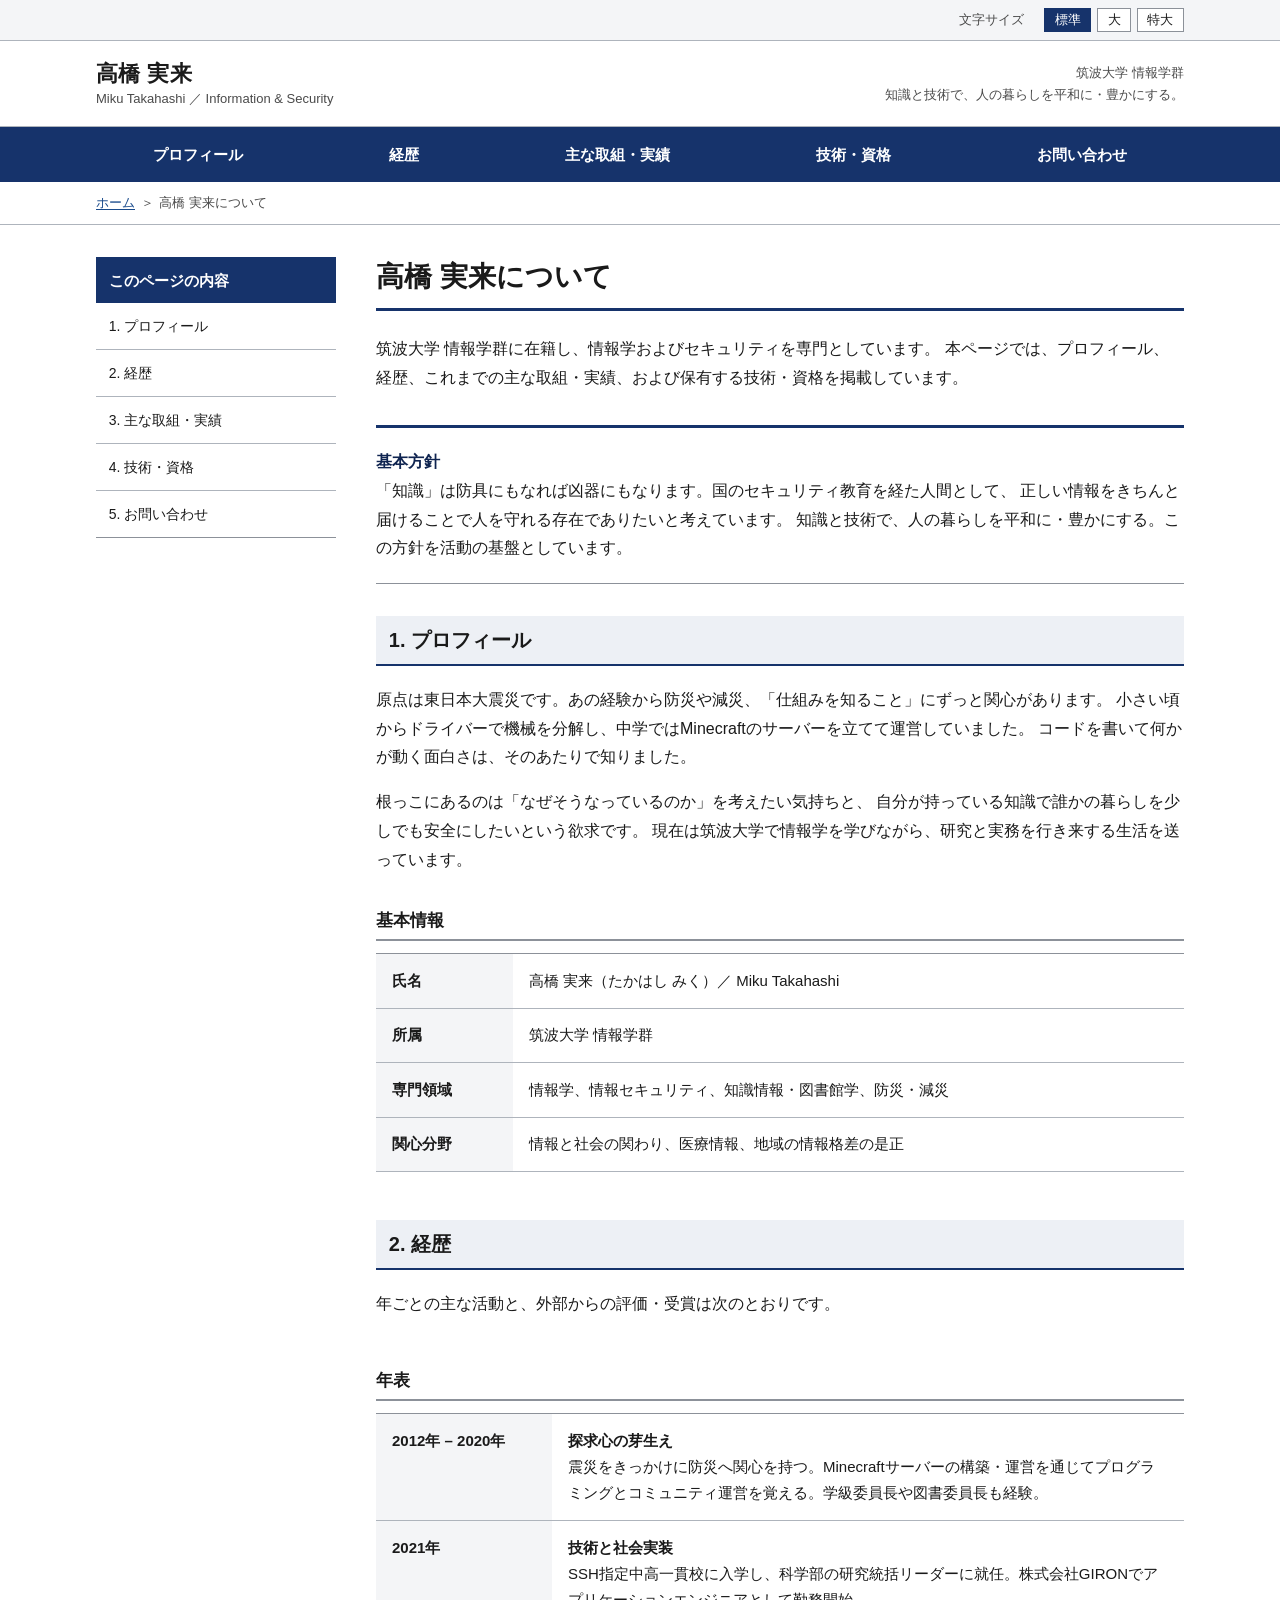
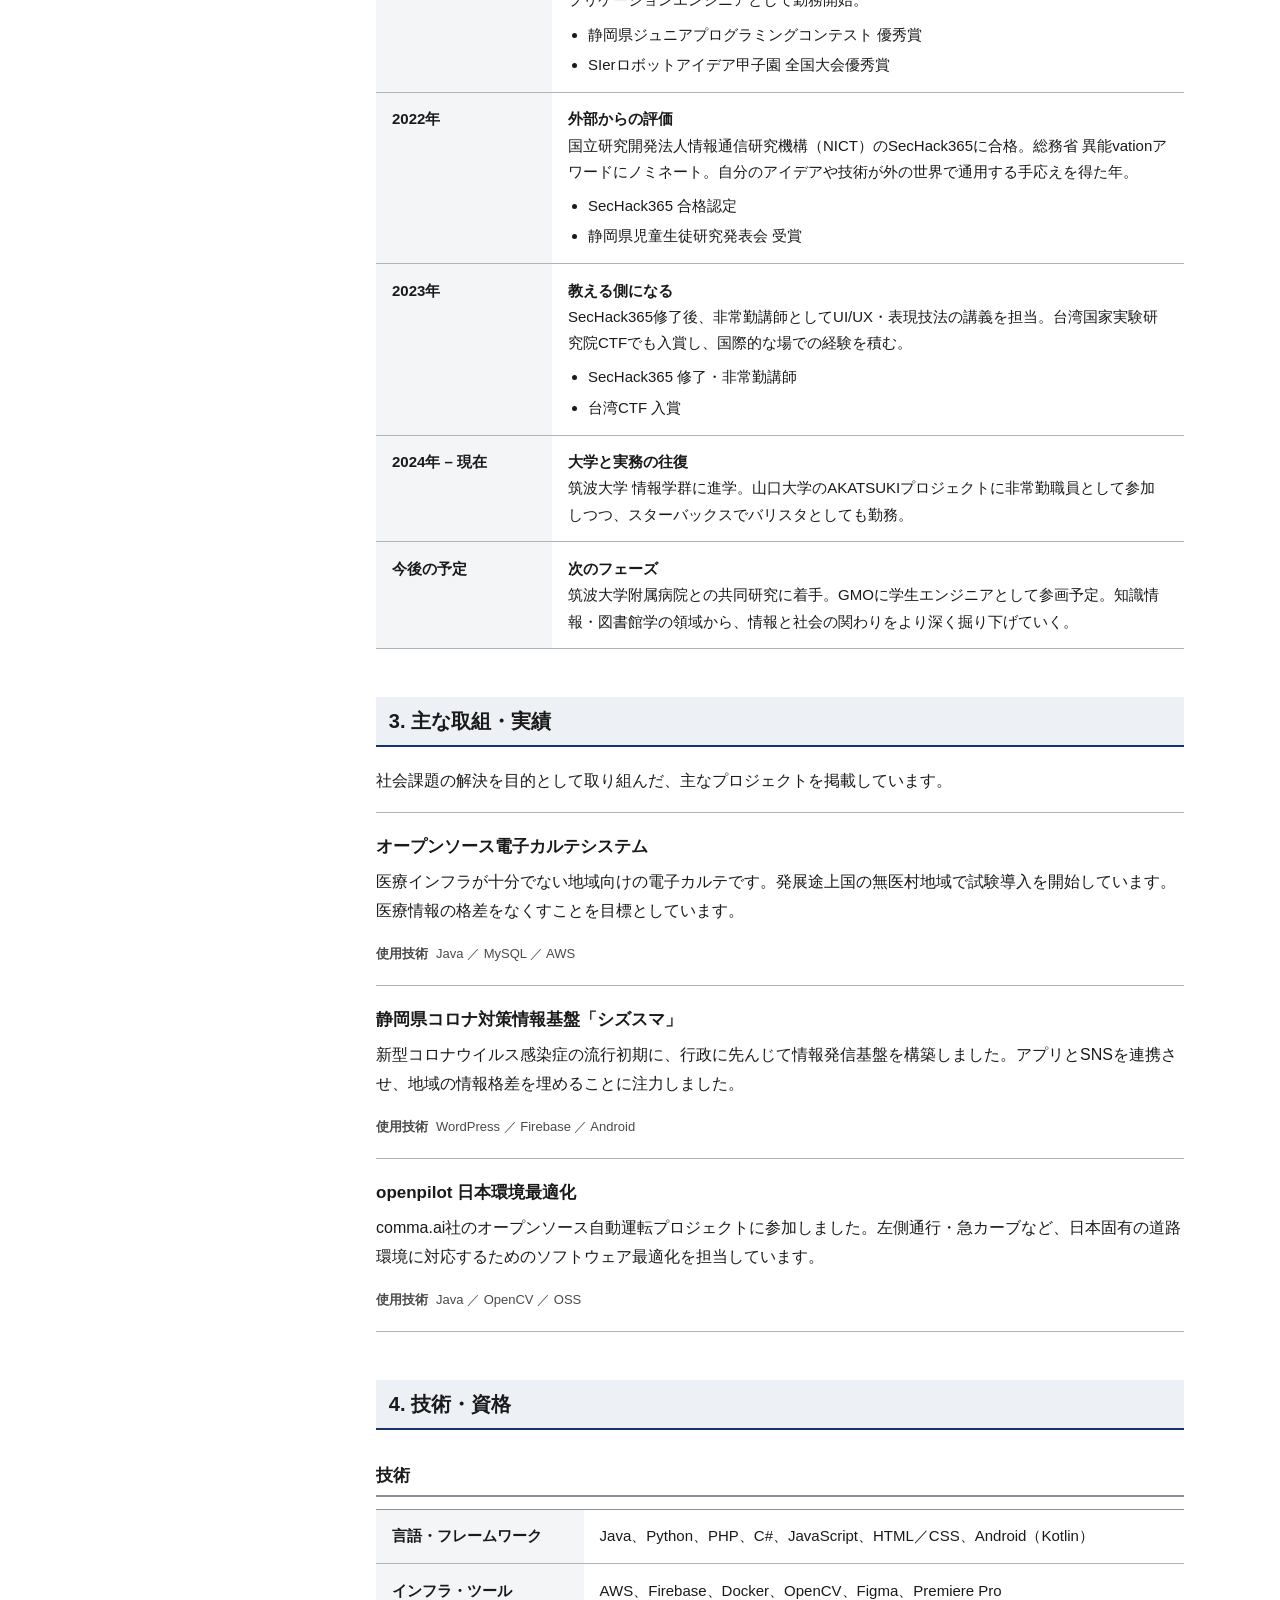
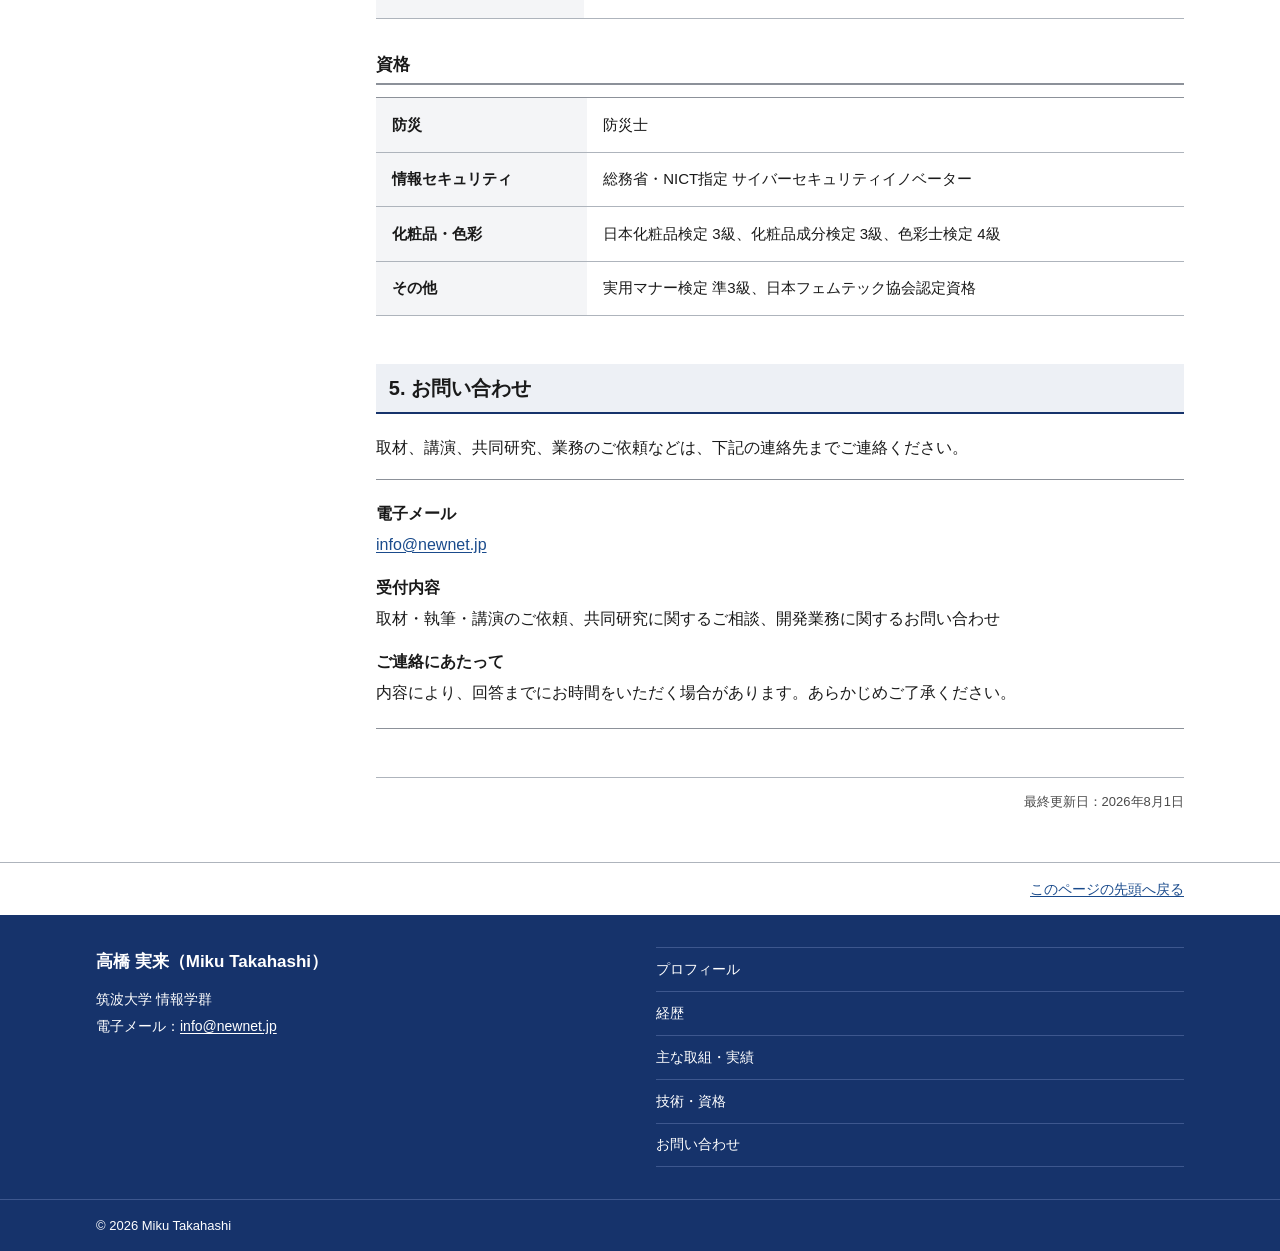
==== index.html @ abbd9a7e "add index" ====
<!DOCTYPE html>
<html lang="ja">
<head>
<meta charset="UTF-8">
<meta name="viewport" content="width=device-width, initial-scale=1.0">
<title>高橋 実来（Miku Takahashi）｜情報学・セキュリティ</title>
<meta name="description" content="筑波大学 情報学群 高橋実来の公式情報ページ。プロフィール、経歴、主な取組・実績、技術および資格を掲載しています。">
<style>
/* ============================================================
   基本設定 / デザイントークン
   方針：装飾・グラデーション・影・角丸・縦罫を使用しない。
         情報の区切りは横罫・面・余白のみで表現する。
   ============================================================ */
:root{
  --navy:        #16336B; /* 基調色（濃紺） */
  --navy-dark:   #0F2450; /* 濃紺（濃） */
  --navy-pale:   #EDF0F5; /* 濃紺の淡色面 */
  --link:        #1A4B8C;
  --link-visited:#5B3A82;
  --text:        #1A1A1A;
  --text-sub:    #4A4A4A;
  --border:      #AEB4BC;
  --border-firm: #8C9199;
  --bg:          #FFFFFF;
  --bg-subtle:   #F4F5F7;
  --focus:       #B34700;
  --base-size:   16px;
}

*,*::before,*::after{ box-sizing:border-box; }
html{
  font-size: var(--base-size);
  -webkit-text-size-adjust:100%;
  scroll-behavior:auto;
  scroll-padding-top:1rem;
}
body{
  margin:0;
  background:var(--bg);
  color:var(--text);
  font-family:"Hiragino Kaku Gothic ProN","Hiragino Sans","Yu Gothic Medium","Yu Gothic","Meiryo","Noto Sans JP",sans-serif;
  font-size:1rem;
  line-height:1.8;
  font-feature-settings:"palt" 0;
}
img{ max-width:100%; height:auto; }
a{ color:var(--link); text-underline-offset:2px; }
a:visited{ color:var(--link-visited); }
a:hover{ text-decoration:none; }
a:focus-visible,
button:focus-visible{
  outline:3px solid var(--focus);
  outline-offset:2px;
}
:target{ scroll-margin-top:1rem; }

/* レイアウト幅 */
.l-inner{
  width:100%;
  max-width:1120px;
  margin-inline:auto;
  padding-inline:1rem;
}

/* ============================================================
   スキップリンク
   ============================================================ */
.p-skip{
  position:absolute; left:0; top:0;
  transform:translateY(-200%);
  background:var(--navy); color:#fff;
  padding:.6rem 1rem; z-index:100;
  text-decoration:underline;
}
.p-skip:focus{ transform:translateY(0); }

/* ============================================================
   ユーティリティバー
   ============================================================ */
.l-utility{
  background:var(--bg-subtle);
  border-bottom:1px solid var(--border);
  font-size:.8125rem;
}
.l-utility .l-inner{
  display:flex; flex-wrap:wrap; gap:.5rem 1.25rem;
  align-items:center; justify-content:flex-end;
  min-height:2.5rem; padding-block:.35rem;
}
.p-utility__label{ color:var(--text-sub); }
.p-utility__group{ display:flex; align-items:center; gap:.35rem; }
.p-utility__btn{
  font:inherit; line-height:1.4;
  background:#fff; color:var(--text);
  border:1px solid var(--border-firm);
  padding:.15rem .6rem; cursor:pointer;
}
.p-utility__btn[aria-pressed="true"]{
  background:var(--navy); color:#fff; border-color:var(--navy);
}

/* ============================================================
   ヘッダー
   ============================================================ */
.l-header{
  background:#fff;
  border-bottom:1px solid var(--border);
}
.l-header .l-inner{
  display:flex; flex-wrap:wrap; align-items:center;
  justify-content:space-between; gap:.75rem;
  padding-block:1.1rem;
}
.p-sitename{ margin:0; }
.p-sitename__text{ display:block; }
.p-sitename__ja{
  display:block; font-size:1.375rem; font-weight:700;
  line-height:1.4; letter-spacing:.02em;
}
.p-sitename__en{
  display:block; font-size:.8125rem; font-weight:400;
  color:var(--text-sub); line-height:1.5;
}
.p-header__meta{
  margin:0;
  font-size:.8125rem; color:var(--text-sub);
  text-align:left; line-height:1.7;
}
@media (min-width:768px){
  .p-header__meta{ text-align:right; }
}

/* ============================================================
   グローバルナビゲーション
   ============================================================ */
.l-gnav{ background:var(--navy); }
.l-gnav ul{
  list-style:none; margin:0; padding:0;
  display:flex; flex-wrap:wrap;
}
.l-gnav li{ flex:1 1 auto; }
.l-gnav a{
  display:block; padding:.85rem .9rem;
  color:#fff; text-decoration:none;
  font-size:.9375rem; font-weight:700;
  text-align:center;
}
.l-gnav a:hover{ background:var(--navy-dark); text-decoration:underline; }

/* ============================================================
   パンくず
   ============================================================ */
.p-breadcrumb{
  font-size:.8125rem; color:var(--text-sub);
  border-bottom:1px solid var(--border);
  background:#fff;
}
.p-breadcrumb ol{
  list-style:none; margin:0; padding:.6rem 0;
  display:flex; flex-wrap:wrap; gap:.35rem;
}
.p-breadcrumb li + li::before{ content:"＞"; margin-right:.35rem; }

/* ============================================================
   本文レイアウト（2カラム）
   ============================================================ */
.l-body{ padding-block:2rem 3rem; }
.l-columns{ display:block; }
@media (min-width:960px){
  .l-columns{
    display:grid;
    grid-template-columns:15rem 1fr;
    gap:2.5rem;
    align-items:start;
  }
}

/* ページ見出し */
.p-pagetitle{
  margin:0 0 1.5rem;
  padding:0 0 .75rem;
  border-bottom:3px solid var(--navy);
  font-size:1.75rem; line-height:1.4; font-weight:700;
}
.p-lead{
  margin:0 0 2rem;
  font-size:1rem; color:var(--text);
}

/* ローカルナビ（サイドバー） */
.p-localnav{ margin-bottom:2rem; }
.p-localnav__head{
  margin:0; padding:.6rem .8rem;
  background:var(--navy); color:#fff;
  font-size:.9375rem; font-weight:700;
}
.p-localnav ul{
  list-style:none; margin:0; padding:0;
  border-bottom:1px solid var(--border-firm);
}
.p-localnav li + li{ border-top:1px solid var(--border); }
.p-localnav a{
  display:block; padding:.65rem .8rem;
  color:var(--text); text-decoration:none;
  font-size:.875rem;
}
.p-localnav a:hover{ text-decoration:underline; }
@media (min-width:960px){
  .p-localnav{ position:sticky; top:1rem; }
}

/* 見出し */
.p-section{ margin-bottom:3rem; }
.p-section:last-child{ margin-bottom:0; }
.p-h2{
  margin:0 0 1.25rem;
  padding:.55rem .8rem;
  background:var(--navy-pale);
  border-bottom:2px solid var(--navy);
  font-size:1.25rem; font-weight:700; line-height:1.5;
}
.p-h3{
  margin:2rem 0 .75rem;
  padding-bottom:.35rem;
  border-bottom:2px solid var(--border-firm);
  font-size:1.0625rem; font-weight:700; line-height:1.6;
}
.p-section p{ margin:0 0 1rem; }
.p-section p:last-child{ margin-bottom:0; }

/* 注記ボックス（基本方針など） */
.p-notice{
  border-top:3px solid var(--navy);
  border-bottom:1px solid var(--border-firm);
  padding:1.25rem 0;
  margin:0 0 2rem;
}
.p-notice__title{
  margin:0 0 .5rem;
  font-size:1rem; font-weight:700; color:var(--navy-dark);
}
.p-notice p{ margin:0; }

/* 定義表 */
.p-table{
  width:100%;
  border-collapse:collapse;
  font-size:.9375rem;
  border-top:1px solid var(--border-firm);
}
.p-table th,
.p-table td{
  border-bottom:1px solid var(--border);
  padding:.85rem 1rem;
  text-align:left;
  vertical-align:top;
  line-height:1.75;
}
.p-table th{
  background:var(--bg-subtle);
  font-weight:700;
  white-space:nowrap;
}
.p-table--year th{ width:11rem; }
@media (max-width:640px){
  .p-table th,
  .p-table td{ display:block; width:auto; white-space:normal; }
  .p-table th{ border-bottom:none; padding-bottom:.4rem; }
  .p-table td{ padding-top:.5rem; }
}

/* 箇条書き */
.p-list{ margin:.5rem 0 0; padding-left:1.25rem; }
.p-list li{ margin-bottom:.25rem; }
.p-list li:last-child{ margin-bottom:0; }

/* 実績項目（上下罫のみ） */
.p-item{
  border-top:1px solid var(--border);
  padding:1.25rem 0;
  margin:0;
}
.p-item:last-child{ border-bottom:1px solid var(--border); }
.p-item__title{
  margin:0 0 .5rem;
  font-size:1.0625rem; font-weight:700; line-height:1.6;
}
.p-item__body{ margin:0; }
.p-item__meta{
  margin:.9rem 0 0;
  font-size:.8125rem; color:var(--text-sub);
}
.p-item__meta dt{ float:left; font-weight:700; margin-right:.5rem; }
.p-item__meta dd{ margin:0; }

/* 問い合わせ */
.p-contact{
  border-top:1px solid var(--border-firm);
  border-bottom:1px solid var(--border-firm);
  padding:1.25rem 0;
}
.p-contact dl{ margin:0; }
.p-contact dt{ font-weight:700; margin-bottom:.15rem; }
.p-contact dd{ margin:0 0 .9rem; }
.p-contact dd:last-child{ margin-bottom:0; }

/* 更新日 */
.p-updated{
  margin:2.5rem 0 0; padding-top:.75rem;
  border-top:1px solid var(--border);
  font-size:.8125rem; color:var(--text-sub); text-align:right;
}

/* ページ上部へ */
.p-pagetop{ border-top:1px solid var(--border); background:#fff; }
.p-pagetop .l-inner{ text-align:right; padding-block:.75rem; }
.p-pagetop a{ font-size:.875rem; }

/* ============================================================
   フッター
   ============================================================ */
.l-footer{
  background:var(--navy);
  color:#fff;
}
.l-footer a{ color:#fff; }
.l-footer a:visited{ color:#fff; }
.l-footer .l-inner{ padding-block:2rem; }
.p-footer__grid{ display:block; }
@media (min-width:768px){
  .p-footer__grid{ display:grid; grid-template-columns:1fr 1fr; gap:2rem; }
}
.p-footer__name{ margin:0 0 .5rem; font-size:1.0625rem; font-weight:700; }
.p-footer__addr{ margin:0; font-style:normal; font-size:.875rem; line-height:1.9; }
.p-footer__links{
  list-style:none; margin:1.5rem 0 0; padding:0;
  font-size:.875rem;
}
@media (min-width:768px){ .p-footer__links{ margin-top:0; } }
.p-footer__links li{ border-top:1px solid #3D578E; }
.p-footer__links li:last-child{ border-bottom:1px solid #3D578E; }
.p-footer__links a{ display:block; padding:.55rem 0; text-decoration:none; }
.p-footer__links a:hover{ text-decoration:underline; }
.p-copyright{
  color:#fff;
  font-size:.8125rem;
  border-top:1px solid #3D578E;
}
.p-copyright .l-inner{ padding-block:.85rem; }

/* 印刷 */
@media print{
  .l-utility,.l-gnav,.p-localnav,.p-pagetop,.p-skip{ display:none; }
  body{ color:#000; }
  .l-footer,.p-copyright{ background:#fff; color:#000; border-color:#000; }
  .l-footer a{ color:#000; }
}
</style>
</head>
<body>

<a class="p-skip" href="#main">本文へ移動</a>

<!-- ユーティリティバー -->
<div class="l-utility">
  <div class="l-inner">
    <span class="p-utility__label" id="fs-label">文字サイズ</span>
    <div class="p-utility__group" role="group" aria-labelledby="fs-label">
      <button type="button" class="p-utility__btn" data-fs="m" aria-pressed="true">標準</button>
      <button type="button" class="p-utility__btn" data-fs="l" aria-pressed="false">大</button>
      <button type="button" class="p-utility__btn" data-fs="xl" aria-pressed="false">特大</button>
    </div>
  </div>
</div>

<!-- ヘッダー -->
<header class="l-header">
  <div class="l-inner">
    <p class="p-sitename">
      <span class="p-sitename__text">
        <span class="p-sitename__ja">高橋 実来</span>
        <span class="p-sitename__en">Miku Takahashi ／ Information &amp; Security</span>
      </span>
    </p>
    <p class="p-header__meta">
      筑波大学 情報学群<br>
      知識と技術で、人の暮らしを平和に・豊かにする。
    </p>
  </div>
</header>

<!-- グローバルナビ -->
<nav class="l-gnav" aria-label="グローバルナビゲーション">
  <div class="l-inner" style="padding-inline:0;">
    <ul>
      <li><a href="#about">プロフィール</a></li>
      <li><a href="#career">経歴</a></li>
      <li><a href="#projects">主な取組・実績</a></li>
      <li><a href="#skills">技術・資格</a></li>
      <li><a href="#contact">お問い合わせ</a></li>
    </ul>
  </div>
</nav>

<!-- パンくず -->
<nav class="p-breadcrumb" aria-label="パンくずリスト">
  <div class="l-inner">
    <ol>
      <li><a href="#">ホーム</a></li>
      <li aria-current="page">高橋 実来について</li>
    </ol>
  </div>
</nav>

<div class="l-body">
  <div class="l-inner l-columns">

    <!-- ローカルナビ -->
    <nav class="p-localnav" aria-label="このページの内容">
      <h2 class="p-localnav__head">このページの内容</h2>
      <ul>
        <li><a href="#about">1. プロフィール</a></li>
        <li><a href="#career">2. 経歴</a></li>
        <li><a href="#projects">3. 主な取組・実績</a></li>
        <li><a href="#skills">4. 技術・資格</a></li>
        <li><a href="#contact">5. お問い合わせ</a></li>
      </ul>
    </nav>

    <main id="main">
      <h1 class="p-pagetitle">高橋 実来について</h1>

      <p class="p-lead">
        筑波大学 情報学群に在籍し、情報学およびセキュリティを専門としています。
        本ページでは、プロフィール、経歴、これまでの主な取組・実績、および保有する技術・資格を掲載しています。
      </p>

      <div class="p-notice">
        <p class="p-notice__title">基本方針</p>
        <p>
          「知識」は防具にもなれば凶器にもなります。国のセキュリティ教育を経た人間として、
          正しい情報をきちんと届けることで人を守れる存在でありたいと考えています。
          知識と技術で、人の暮らしを平和に・豊かにする。この方針を活動の基盤としています。
        </p>
      </div>

      <!-- 1. プロフィール -->
      <section class="p-section" id="about">
        <h2 class="p-h2">1. プロフィール</h2>
        <p>
          原点は東日本大震災です。あの経験から防災や減災、「仕組みを知ること」にずっと関心があります。
          小さい頃からドライバーで機械を分解し、中学ではMinecraftのサーバーを立てて運営していました。
          コードを書いて何かが動く面白さは、そのあたりで知りました。
        </p>
        <p>
          根っこにあるのは「なぜそうなっているのか」を考えたい気持ちと、
          自分が持っている知識で誰かの暮らしを少しでも安全にしたいという欲求です。
          現在は筑波大学で情報学を学びながら、研究と実務を行き来する生活を送っています。
        </p>

        <h3 class="p-h3">基本情報</h3>
        <table class="p-table">
          <tbody>
            <tr><th scope="row">氏名</th><td>高橋 実来（たかはし みく）／ Miku Takahashi</td></tr>
            <tr><th scope="row">所属</th><td>筑波大学 情報学群</td></tr>
            <tr><th scope="row">専門領域</th><td>情報学、情報セキュリティ、知識情報・図書館学、防災・減災</td></tr>
            <tr><th scope="row">関心分野</th><td>情報と社会の関わり、医療情報、地域の情報格差の是正</td></tr>
          </tbody>
        </table>
      </section>

      <!-- 2. 経歴 -->
      <section class="p-section" id="career">
        <h2 class="p-h2">2. 経歴</h2>
        <p>年ごとの主な活動と、外部からの評価・受賞は次のとおりです。</p>
        <table class="p-table p-table--year">
          <caption class="p-h3" style="text-align:left;">年表</caption>
          <tbody>
            <tr>
              <th scope="row">2012年 – 2020年</th>
              <td>
                <strong>探求心の芽生え</strong><br>
                震災をきっかけに防災へ関心を持つ。Minecraftサーバーの構築・運営を通じてプログラミングとコミュニティ運営を覚える。学級委員長や図書委員長も経験。
              </td>
            </tr>
            <tr>
              <th scope="row">2021年</th>
              <td>
                <strong>技術と社会実装</strong><br>
                SSH指定中高一貫校に入学し、科学部の研究統括リーダーに就任。株式会社GIRONでアプリケーションエンジニアとして勤務開始。
                <ul class="p-list">
                  <li>静岡県ジュニアプログラミングコンテスト 優秀賞</li>
                  <li>SIerロボットアイデア甲子園 全国大会優秀賞</li>
                </ul>
              </td>
            </tr>
            <tr>
              <th scope="row">2022年</th>
              <td>
                <strong>外部からの評価</strong><br>
                国立研究開発法人情報通信研究機構（NICT）のSecHack365に合格。総務省 異能vationアワードにノミネート。自分のアイデアや技術が外の世界で通用する手応えを得た年。
                <ul class="p-list">
                  <li>SecHack365 合格認定</li>
                  <li>静岡県児童生徒研究発表会 受賞</li>
                </ul>
              </td>
            </tr>
            <tr>
              <th scope="row">2023年</th>
              <td>
                <strong>教える側になる</strong><br>
                SecHack365修了後、非常勤講師としてUI/UX・表現技法の講義を担当。台湾国家実験研究院CTFでも入賞し、国際的な場での経験を積む。
                <ul class="p-list">
                  <li>SecHack365 修了・非常勤講師</li>
                  <li>台湾CTF 入賞</li>
                </ul>
              </td>
            </tr>
            <tr>
              <th scope="row">2024年 – 現在</th>
              <td>
                <strong>大学と実務の往復</strong><br>
                筑波大学 情報学群に進学。山口大学のAKATSUKIプロジェクトに非常勤職員として参加しつつ、スターバックスでバリスタとしても勤務。
              </td>
            </tr>
            <tr>
              <th scope="row">今後の予定</th>
              <td>
                <strong>次のフェーズ</strong><br>
                筑波大学附属病院との共同研究に着手。GMOに学生エンジニアとして参画予定。知識情報・図書館学の領域から、情報と社会の関わりをより深く掘り下げていく。
              </td>
            </tr>
          </tbody>
        </table>
      </section>

      <!-- 3. 主な取組・実績 -->
      <section class="p-section" id="projects">
        <h2 class="p-h2">3. 主な取組・実績</h2>
        <p>社会課題の解決を目的として取り組んだ、主なプロジェクトを掲載しています。</p>

        <div class="p-item">
          <h3 class="p-item__title">オープンソース電子カルテシステム</h3>
          <p class="p-item__body">
            医療インフラが十分でない地域向けの電子カルテです。発展途上国の無医村地域で試験導入を開始しています。医療情報の格差をなくすことを目標としています。
          </p>
          <dl class="p-item__meta">
            <dt>使用技術</dt>
            <dd>Java ／ MySQL ／ AWS</dd>
          </dl>
        </div>

        <div class="p-item">
          <h3 class="p-item__title">静岡県コロナ対策情報基盤「シズスマ」</h3>
          <p class="p-item__body">
            新型コロナウイルス感染症の流行初期に、行政に先んじて情報発信基盤を構築しました。アプリとSNSを連携させ、地域の情報格差を埋めることに注力しました。
          </p>
          <dl class="p-item__meta">
            <dt>使用技術</dt>
            <dd>WordPress ／ Firebase ／ Android</dd>
          </dl>
        </div>

        <div class="p-item">
          <h3 class="p-item__title">openpilot 日本環境最適化</h3>
          <p class="p-item__body">
            comma.ai社のオープンソース自動運転プロジェクトに参加しました。左側通行・急カーブなど、日本固有の道路環境に対応するためのソフトウェア最適化を担当しています。
          </p>
          <dl class="p-item__meta">
            <dt>使用技術</dt>
            <dd>Java ／ OpenCV ／ OSS</dd>
          </dl>
        </div>
      </section>

      <!-- 4. 技術・資格 -->
      <section class="p-section" id="skills">
        <h2 class="p-h2">4. 技術・資格</h2>

        <h3 class="p-h3">技術</h3>
        <table class="p-table">
          <tbody>
            <tr>
              <th scope="row">言語・フレームワーク</th>
              <td>Java、Python、PHP、C#、JavaScript、HTML／CSS、Android（Kotlin）</td>
            </tr>
            <tr>
              <th scope="row">インフラ・ツール</th>
              <td>AWS、Firebase、Docker、OpenCV、Figma、Premiere Pro</td>
            </tr>
          </tbody>
        </table>

        <h3 class="p-h3">資格</h3>
        <table class="p-table">
          <tbody>
            <tr><th scope="row">防災</th><td>防災士</td></tr>
            <tr><th scope="row">情報セキュリティ</th><td>総務省・NICT指定 サイバーセキュリティイノベーター</td></tr>
            <tr><th scope="row">化粧品・色彩</th><td>日本化粧品検定 3級、化粧品成分検定 3級、色彩士検定 4級</td></tr>
            <tr><th scope="row">その他</th><td>実用マナー検定 準3級、日本フェムテック協会認定資格</td></tr>
          </tbody>
        </table>
      </section>

      <!-- 5. お問い合わせ -->
      <section class="p-section" id="contact">
        <h2 class="p-h2">5. お問い合わせ</h2>
        <p>取材、講演、共同研究、業務のご依頼などは、下記の連絡先までご連絡ください。</p>
        <div class="p-contact">
          <dl>
            <dt>電子メール</dt>
            <dd><a href="mailto:info@newnet.jp">info@newnet.jp</a></dd>
            <dt>受付内容</dt>
            <dd>取材・執筆・講演のご依頼、共同研究に関するご相談、開発業務に関するお問い合わせ</dd>
            <dt>ご連絡にあたって</dt>
            <dd>内容により、回答までにお時間をいただく場合があります。あらかじめご了承ください。</dd>
          </dl>
        </div>
      </section>

      <p class="p-updated">最終更新日：2026年8月1日</p>
    </main>

  </div>
</div>

<!-- ページ上部へ -->
<div class="p-pagetop">
  <div class="l-inner"><a href="#main">このページの先頭へ戻る</a></div>
</div>

<!-- フッター -->
<footer class="l-footer">
  <div class="l-inner">
    <div class="p-footer__grid">
      <div>
        <p class="p-footer__name">高橋 実来（Miku Takahashi）</p>
        <address class="p-footer__addr">
          筑波大学 情報学群<br>
          電子メール：<a href="mailto:info@newnet.jp">info@newnet.jp</a>
        </address>
      </div>
      <ul class="p-footer__links">
        <li><a href="#about">プロフィール</a></li>
        <li><a href="#career">経歴</a></li>
        <li><a href="#projects">主な取組・実績</a></li>
        <li><a href="#skills">技術・資格</a></li>
        <li><a href="#contact">お問い合わせ</a></li>
      </ul>
    </div>
  </div>
  <div class="p-copyright">
    <div class="l-inner">© 2026 Miku Takahashi</div>
  </div>
</footer>

<script>
(function () {
  var html = document.documentElement;
  var buttons = Array.prototype.slice.call(document.querySelectorAll('.p-utility__btn'));
  var sizes = { m: '16px', l: '18px', xl: '20px' };

  function apply(key) {
    html.style.setProperty('--base-size', sizes[key] || sizes.m);
    buttons.forEach(function (b) {
      b.setAttribute('aria-pressed', String(b.getAttribute('data-fs') === key));
    });
  }

  buttons.forEach(function (b) {
    b.addEventListener('click', function () { apply(b.getAttribute('data-fs')); });
  });
})();
</script>
</body>
</html>
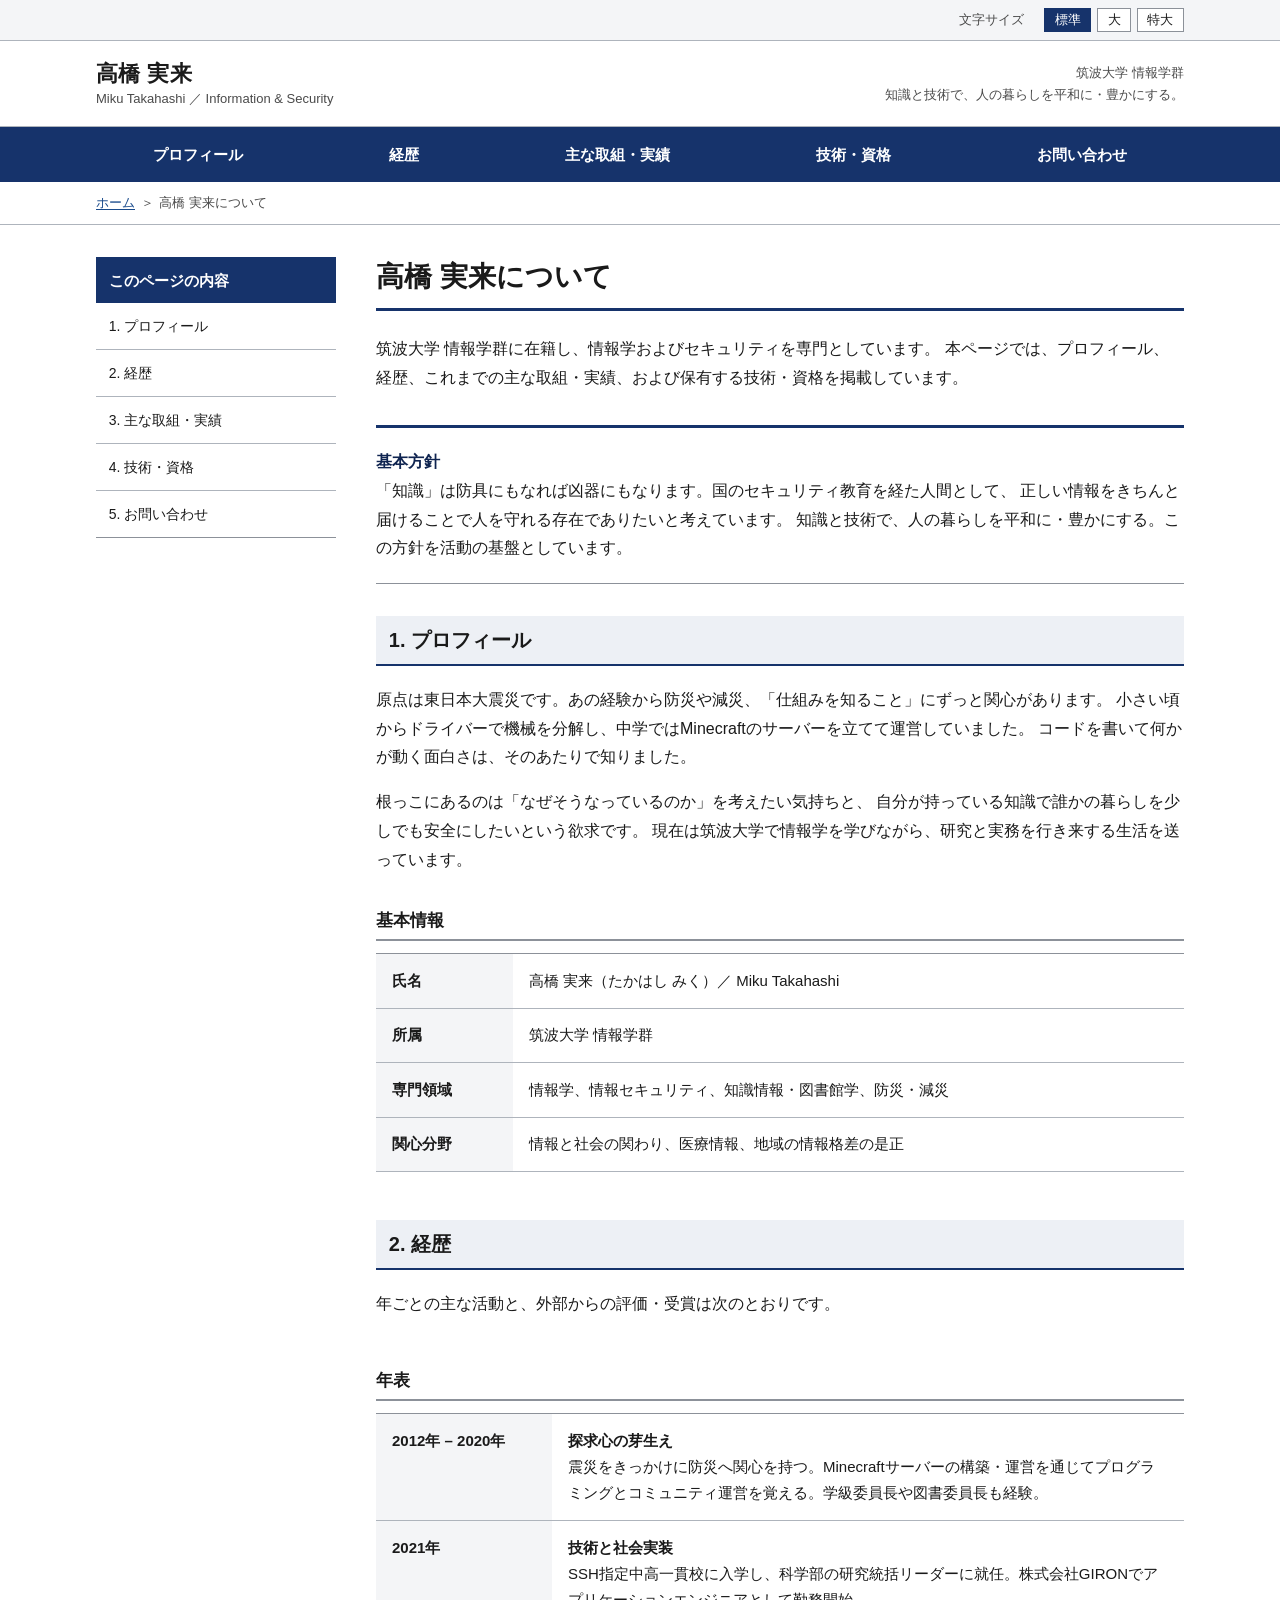
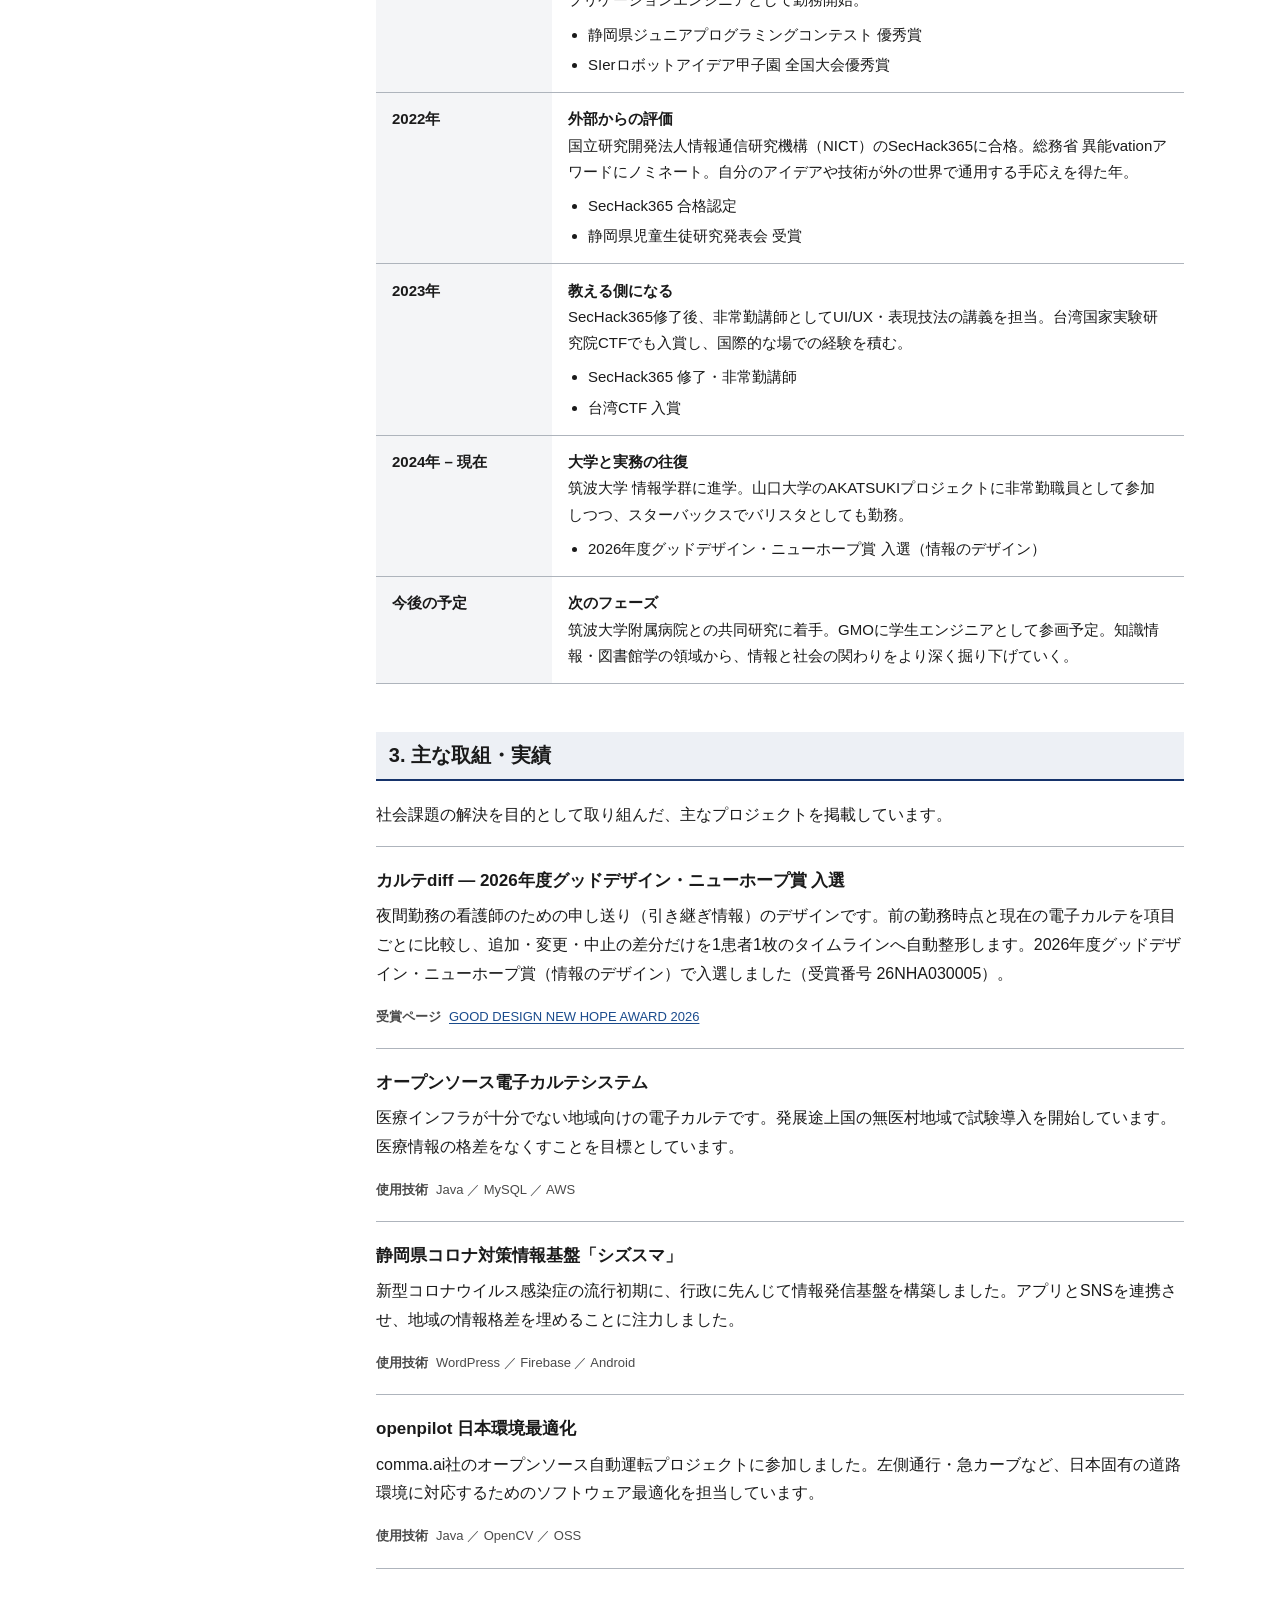
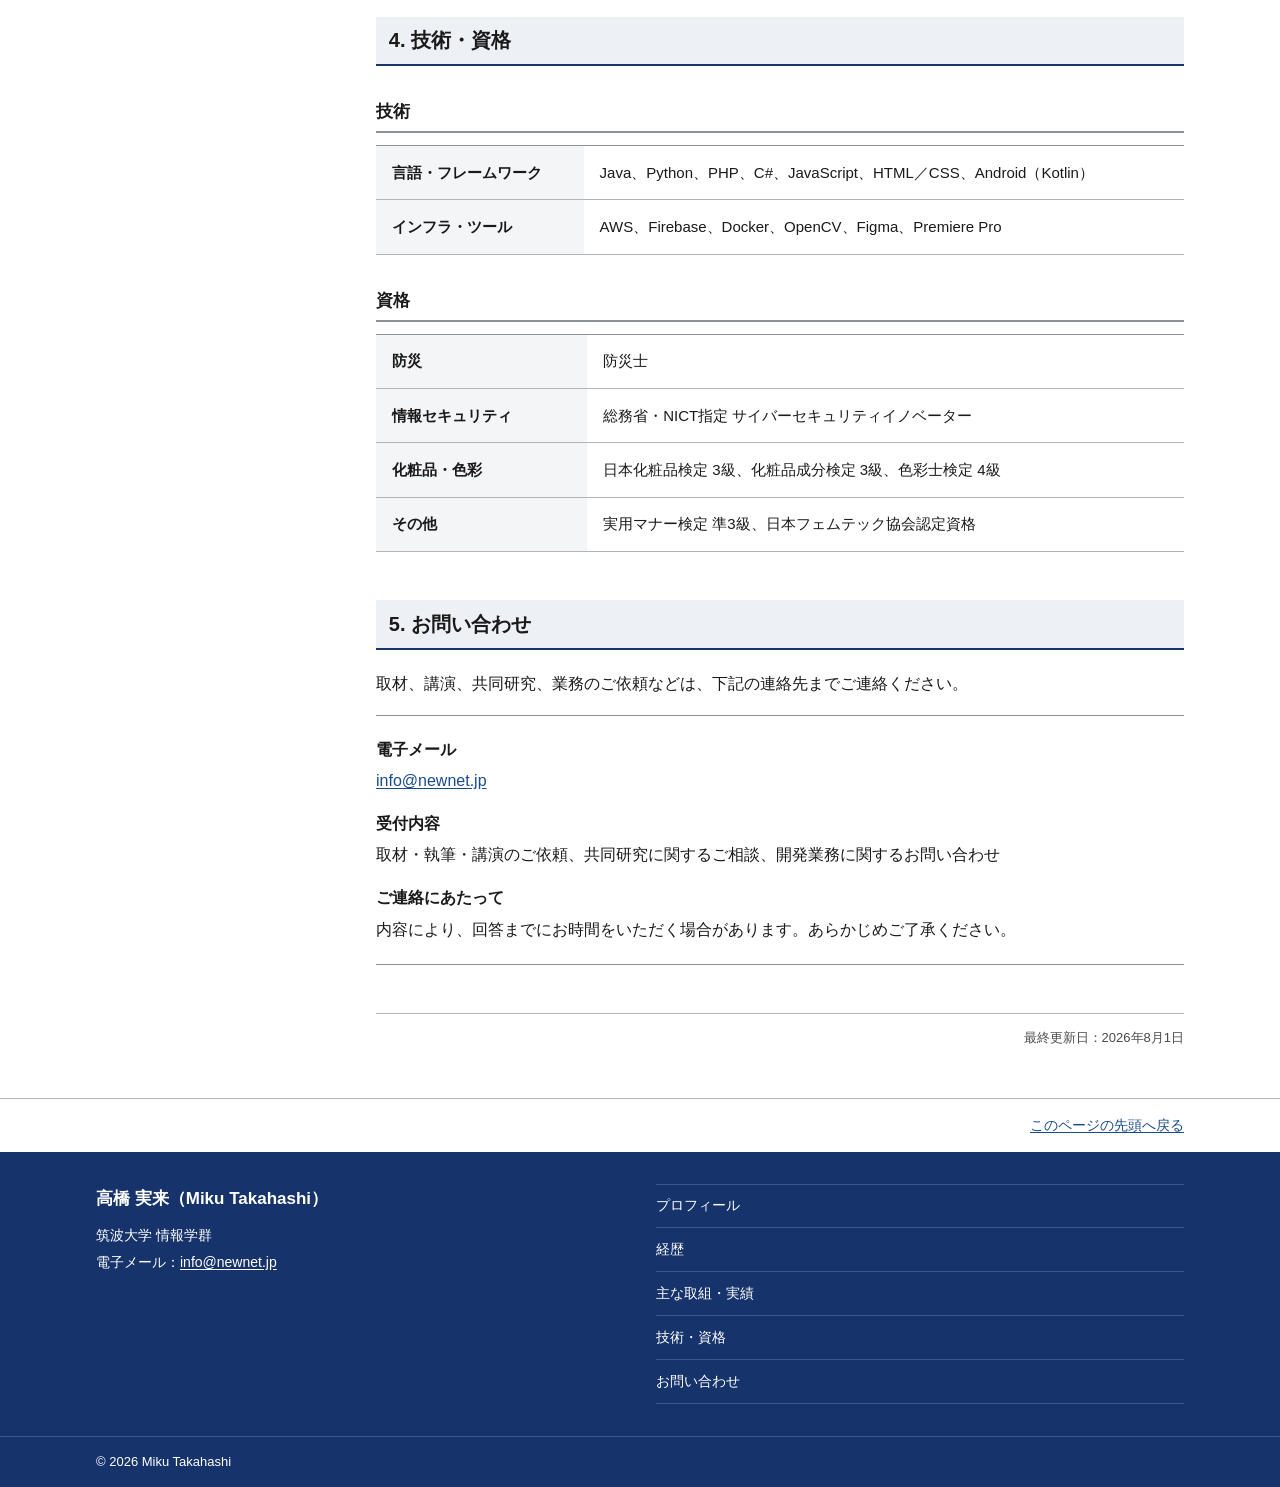
==== commit b8ee6e2b: "実績にグッドデザイン・ニューホープ賞2026入選(カルテdiff)を追加 Co-Authored-By: Claude Opus 5.5 <noreply@anthropic.com> Claude-" ====
--- a/index.html
+++ b/index.html
@@ -521,6 +521,9 @@
               <td>
                 <strong>大学と実務の往復</strong><br>
                 筑波大学 情報学群に進学。山口大学のAKATSUKIプロジェクトに非常勤職員として参加しつつ、スターバックスでバリスタとしても勤務。
+                <ul class="p-list">
+                  <li>2026年度グッドデザイン・ニューホープ賞 入選（情報のデザイン）</li>
+                </ul>
               </td>
             </tr>
             <tr>
@@ -538,6 +541,17 @@
       <section class="p-section" id="projects">
         <h2 class="p-h2">3. 主な取組・実績</h2>
         <p>社会課題の解決を目的として取り組んだ、主なプロジェクトを掲載しています。</p>
+
+        <div class="p-item">
+          <h3 class="p-item__title">カルテdiff ― 2026年度グッドデザイン・ニューホープ賞 入選</h3>
+          <p class="p-item__body">
+            夜間勤務の看護師のための申し送り（引き継ぎ情報）のデザインです。前の勤務時点と現在の電子カルテを項目ごとに比較し、追加・変更・中止の差分だけを1患者1枚のタイムラインへ自動整形します。2026年度グッドデザイン・ニューホープ賞（情報のデザイン）で入選しました（受賞番号 26NHA030005）。
+          </p>
+          <dl class="p-item__meta">
+            <dt>受賞ページ</dt>
+            <dd><a href="https://newhope.g-mark.org/award/2026/26NHA030005.html" target="_blank" rel="noopener">GOOD DESIGN NEW HOPE AWARD 2026</a></dd>
+          </dl>
+        </div>
 
         <div class="p-item">
           <h3 class="p-item__title">オープンソース電子カルテシステム</h3>
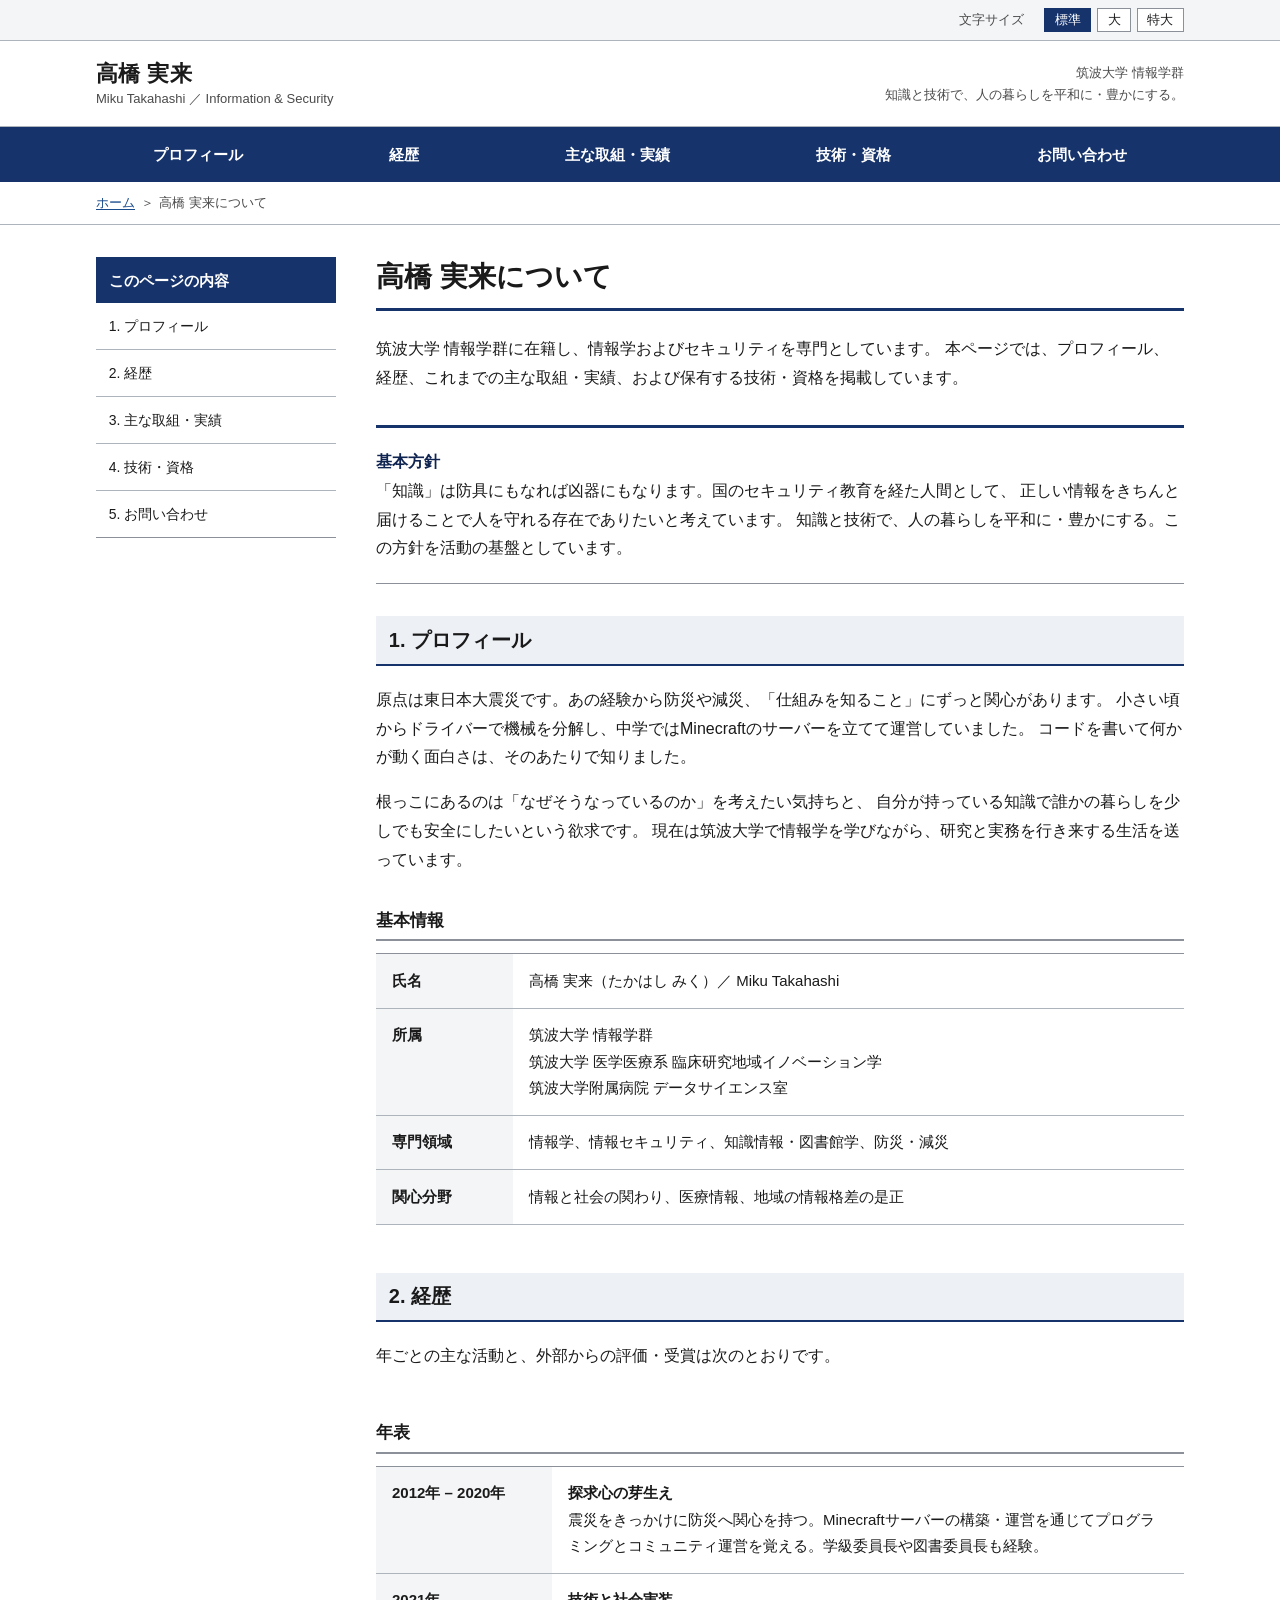
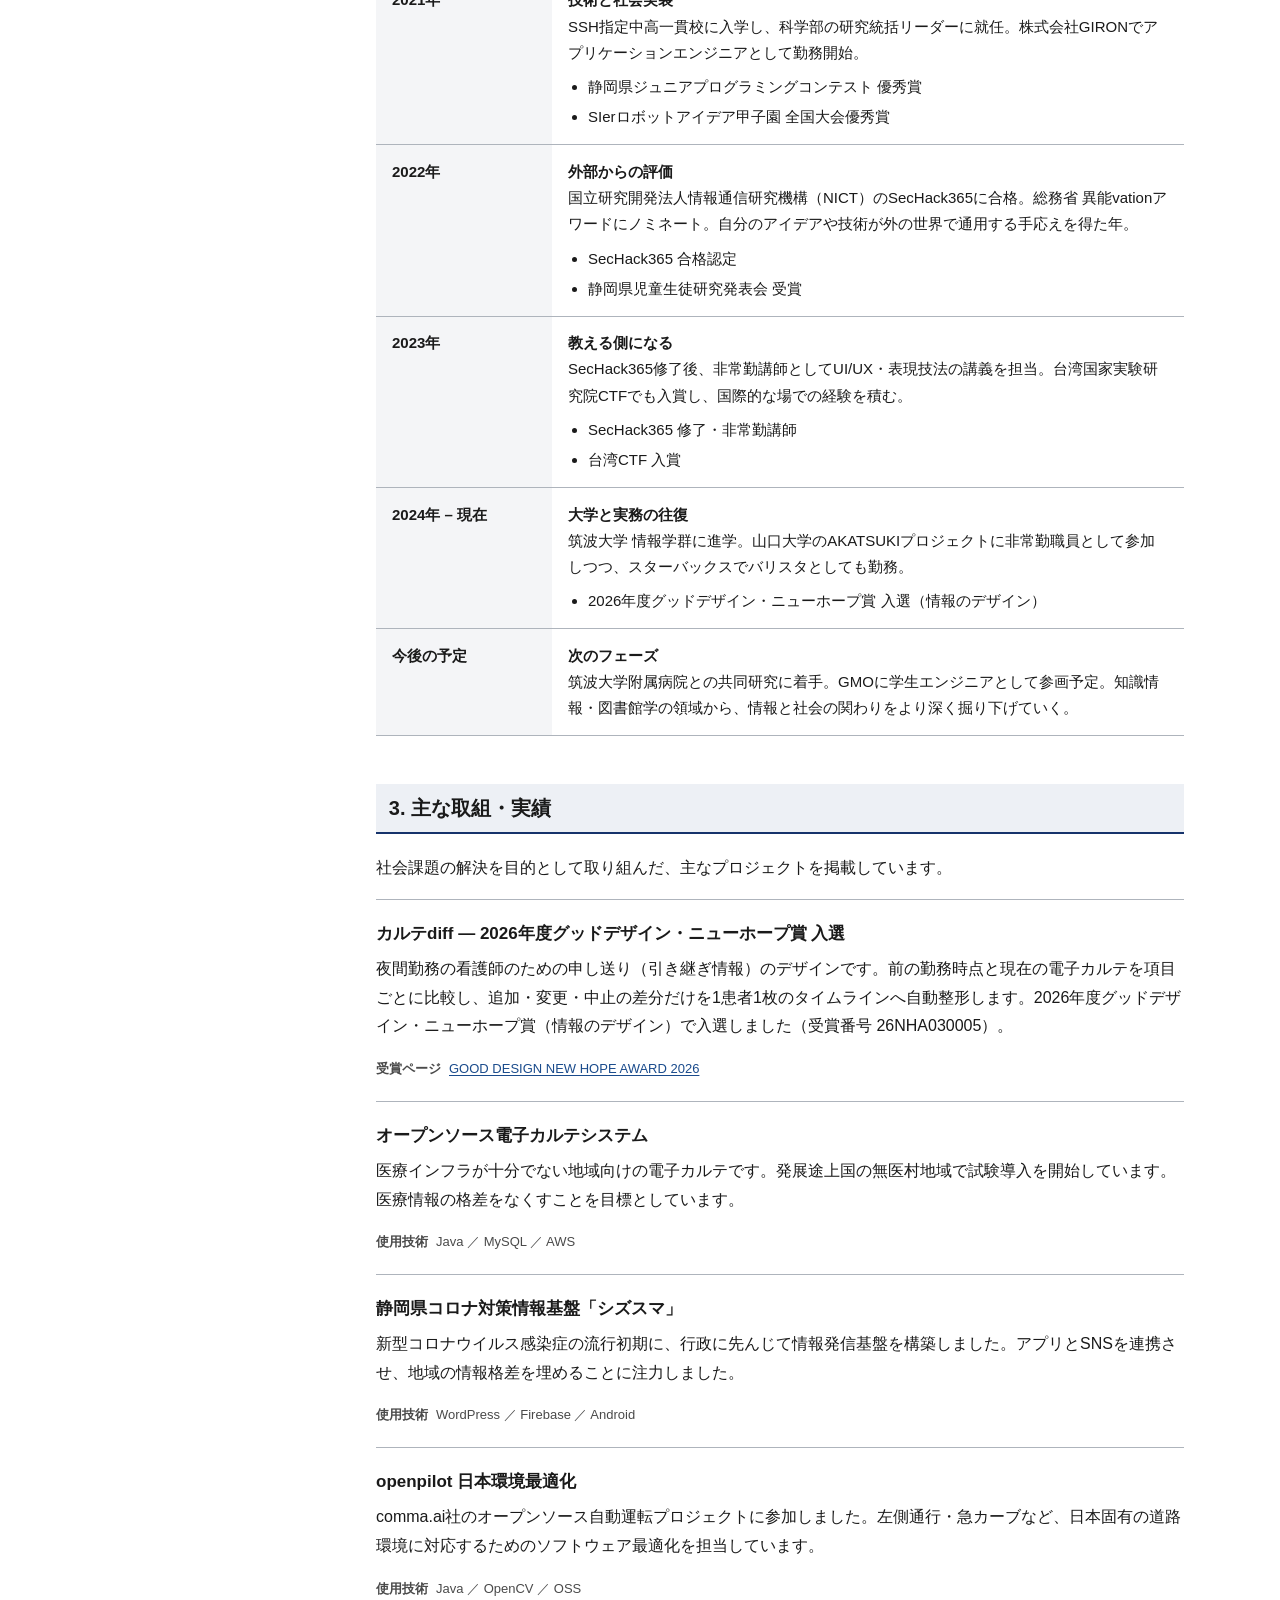
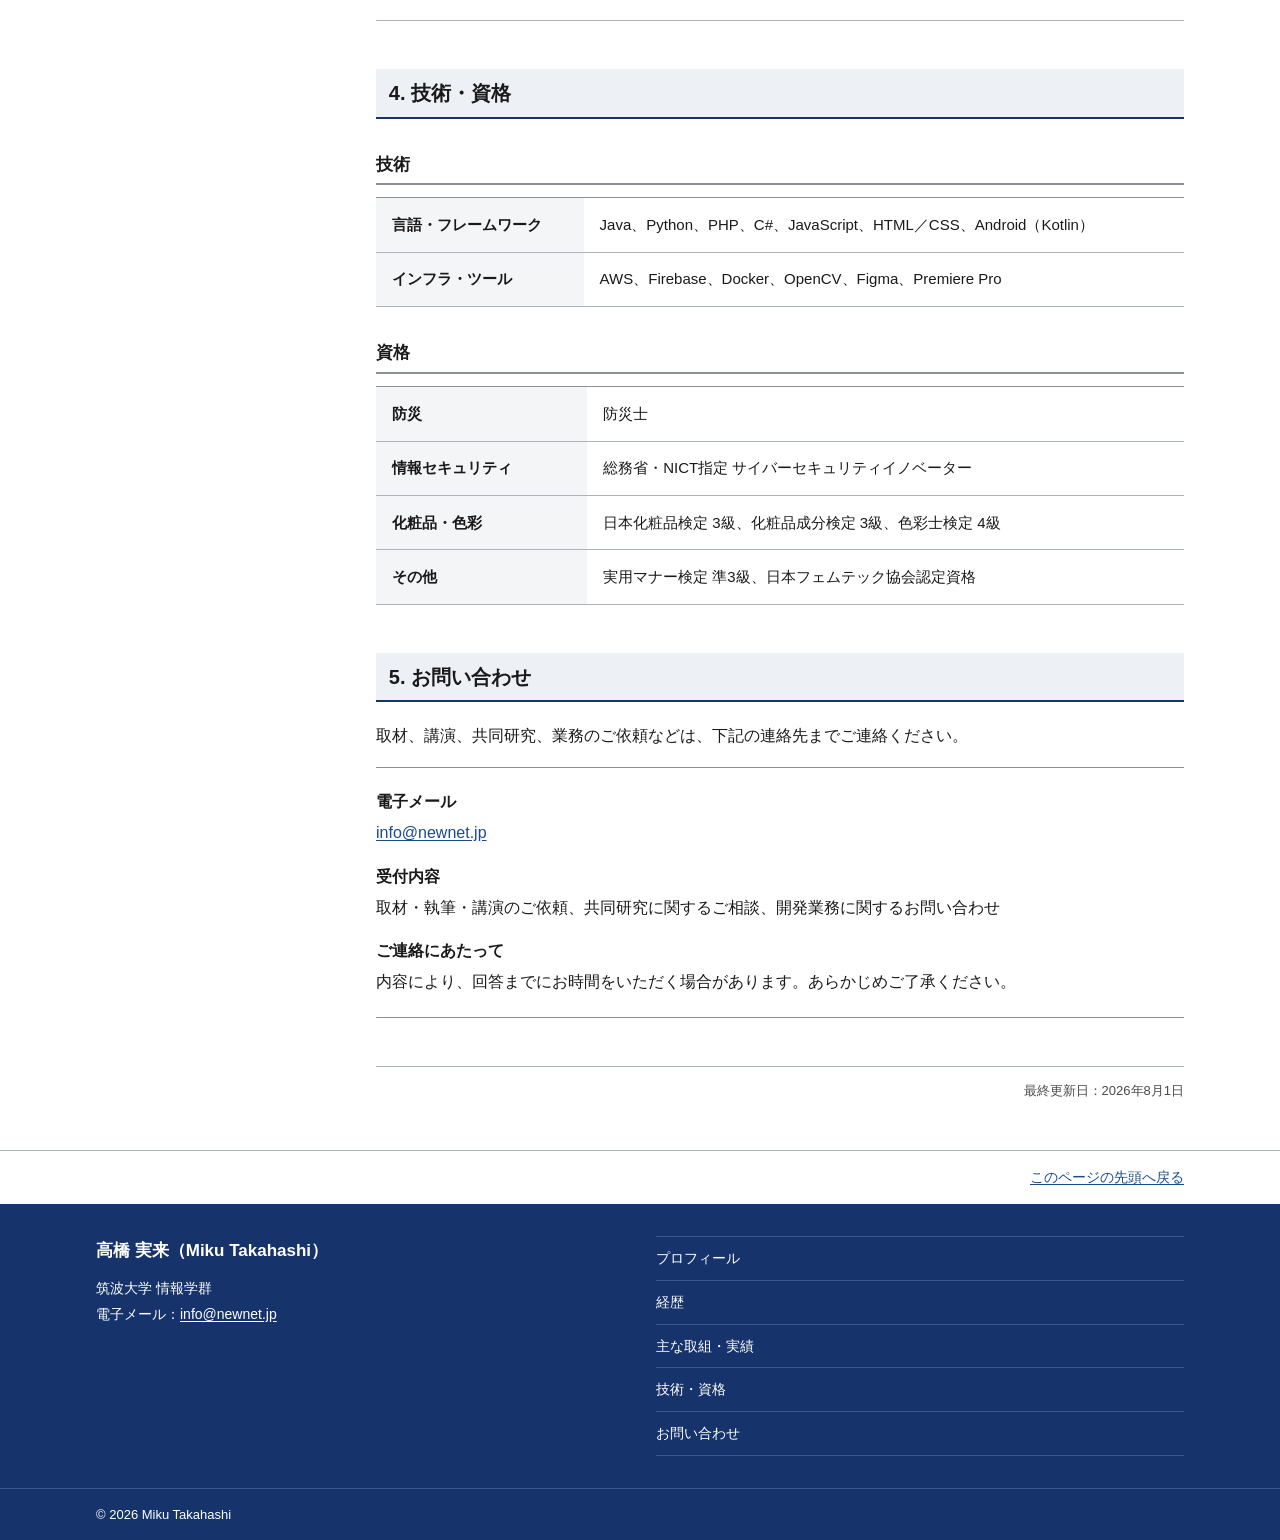
==== commit 70d1dbf8: "所属に医学医療系 臨床研究地域イノベーション学・附属病院データサイエンス室を追加 Co-Authored-By: Claude Opus 5.5 <noreply@anthropic.com> Cla" ====
--- a/index.html
+++ b/index.html
@@ -462,7 +462,7 @@
         <table class="p-table">
           <tbody>
             <tr><th scope="row">氏名</th><td>高橋 実来（たかはし みく）／ Miku Takahashi</td></tr>
-            <tr><th scope="row">所属</th><td>筑波大学 情報学群</td></tr>
+            <tr><th scope="row">所属</th><td>筑波大学 情報学群<br>筑波大学 医学医療系 臨床研究地域イノベーション学<br>筑波大学附属病院 データサイエンス室</td></tr>
             <tr><th scope="row">専門領域</th><td>情報学、情報セキュリティ、知識情報・図書館学、防災・減災</td></tr>
             <tr><th scope="row">関心分野</th><td>情報と社会の関わり、医療情報、地域の情報格差の是正</td></tr>
           </tbody>
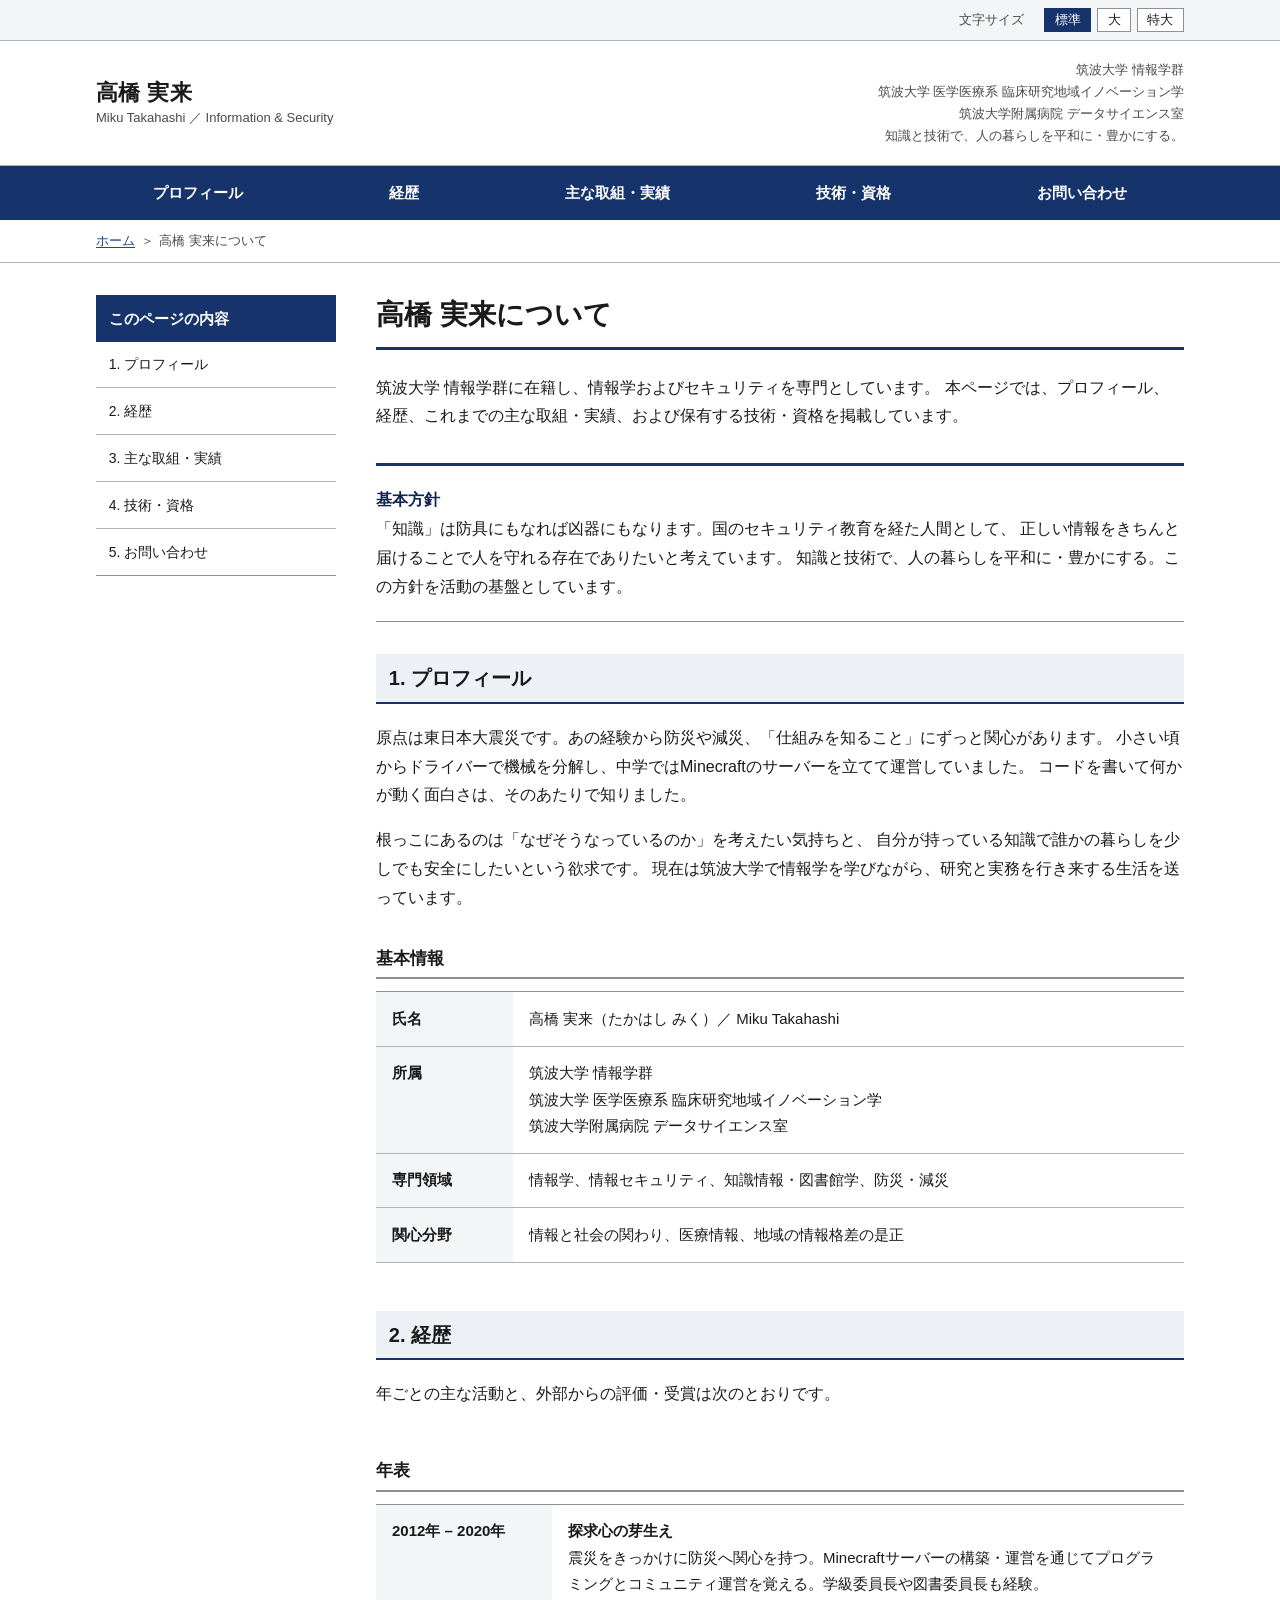
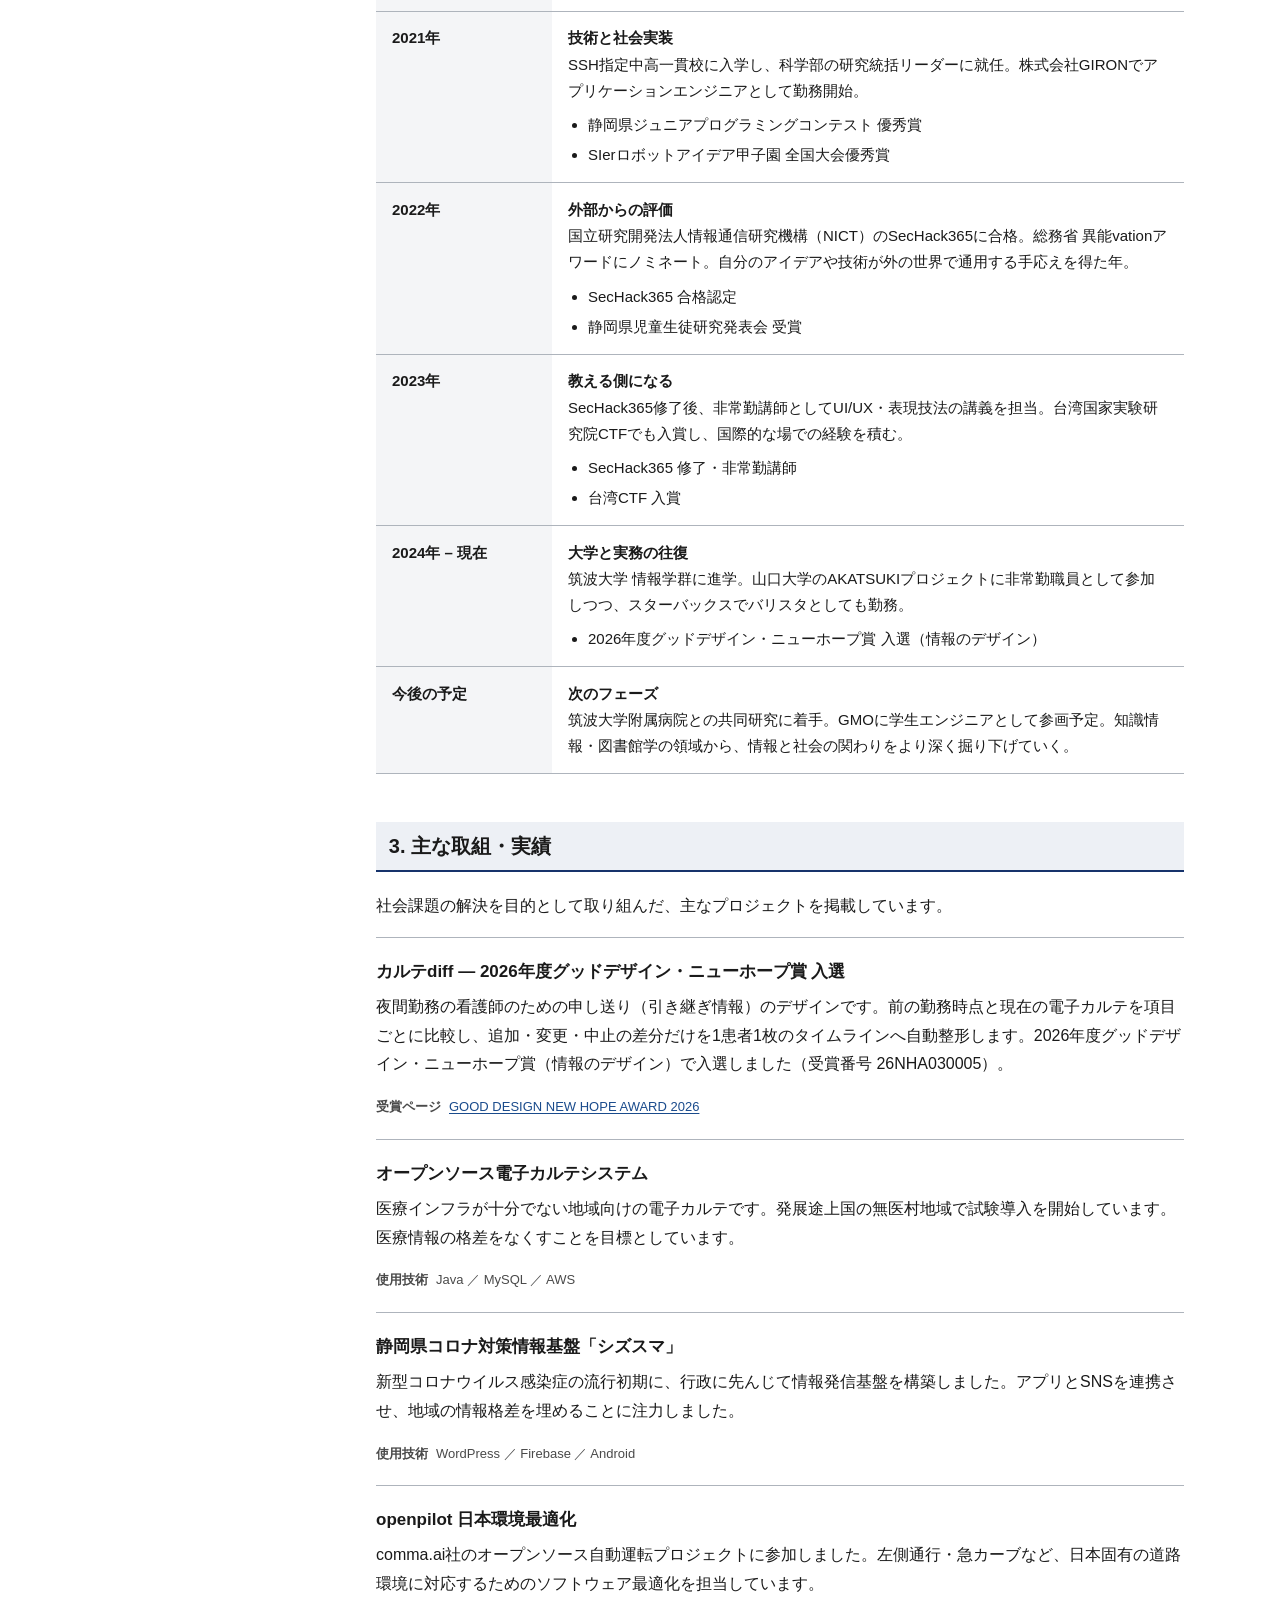
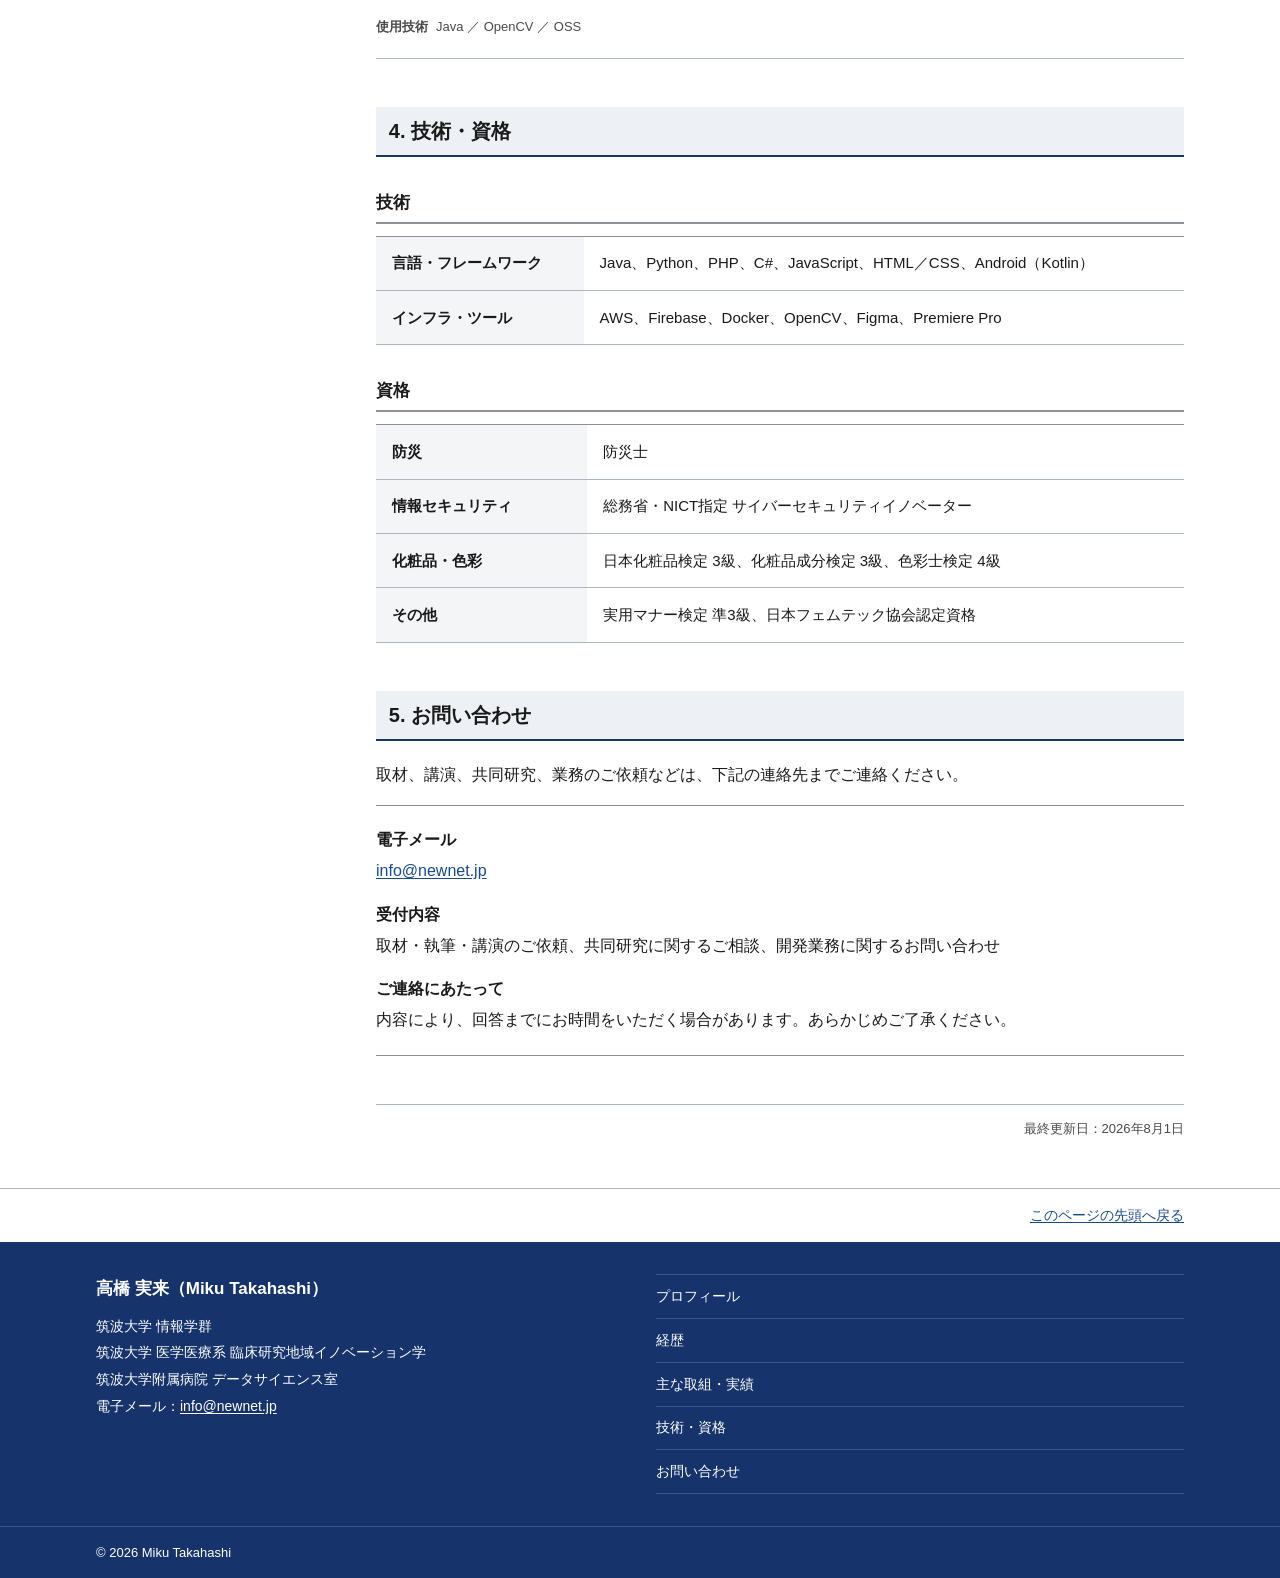
==== commit ca47e872: "ヘッダー・フッターの所属にも2組織を追加 Co-Authored-By: Claude Opus 5.5 <noreply@anthropic.com> Claude-Session: https:/" ====
--- a/index.html
+++ b/index.html
@@ -384,6 +384,8 @@
     </p>
     <p class="p-header__meta">
       筑波大学 情報学群<br>
+      筑波大学 医学医療系 臨床研究地域イノベーション学<br>
+      筑波大学附属病院 データサイエンス室<br>
       知識と技術で、人の暮らしを平和に・豊かにする。
     </p>
   </div>
@@ -651,6 +653,8 @@
         <p class="p-footer__name">高橋 実来（Miku Takahashi）</p>
         <address class="p-footer__addr">
           筑波大学 情報学群<br>
+          筑波大学 医学医療系 臨床研究地域イノベーション学<br>
+          筑波大学附属病院 データサイエンス室<br>
           電子メール：<a href="mailto:info@newnet.jp">info@newnet.jp</a>
         </address>
       </div>
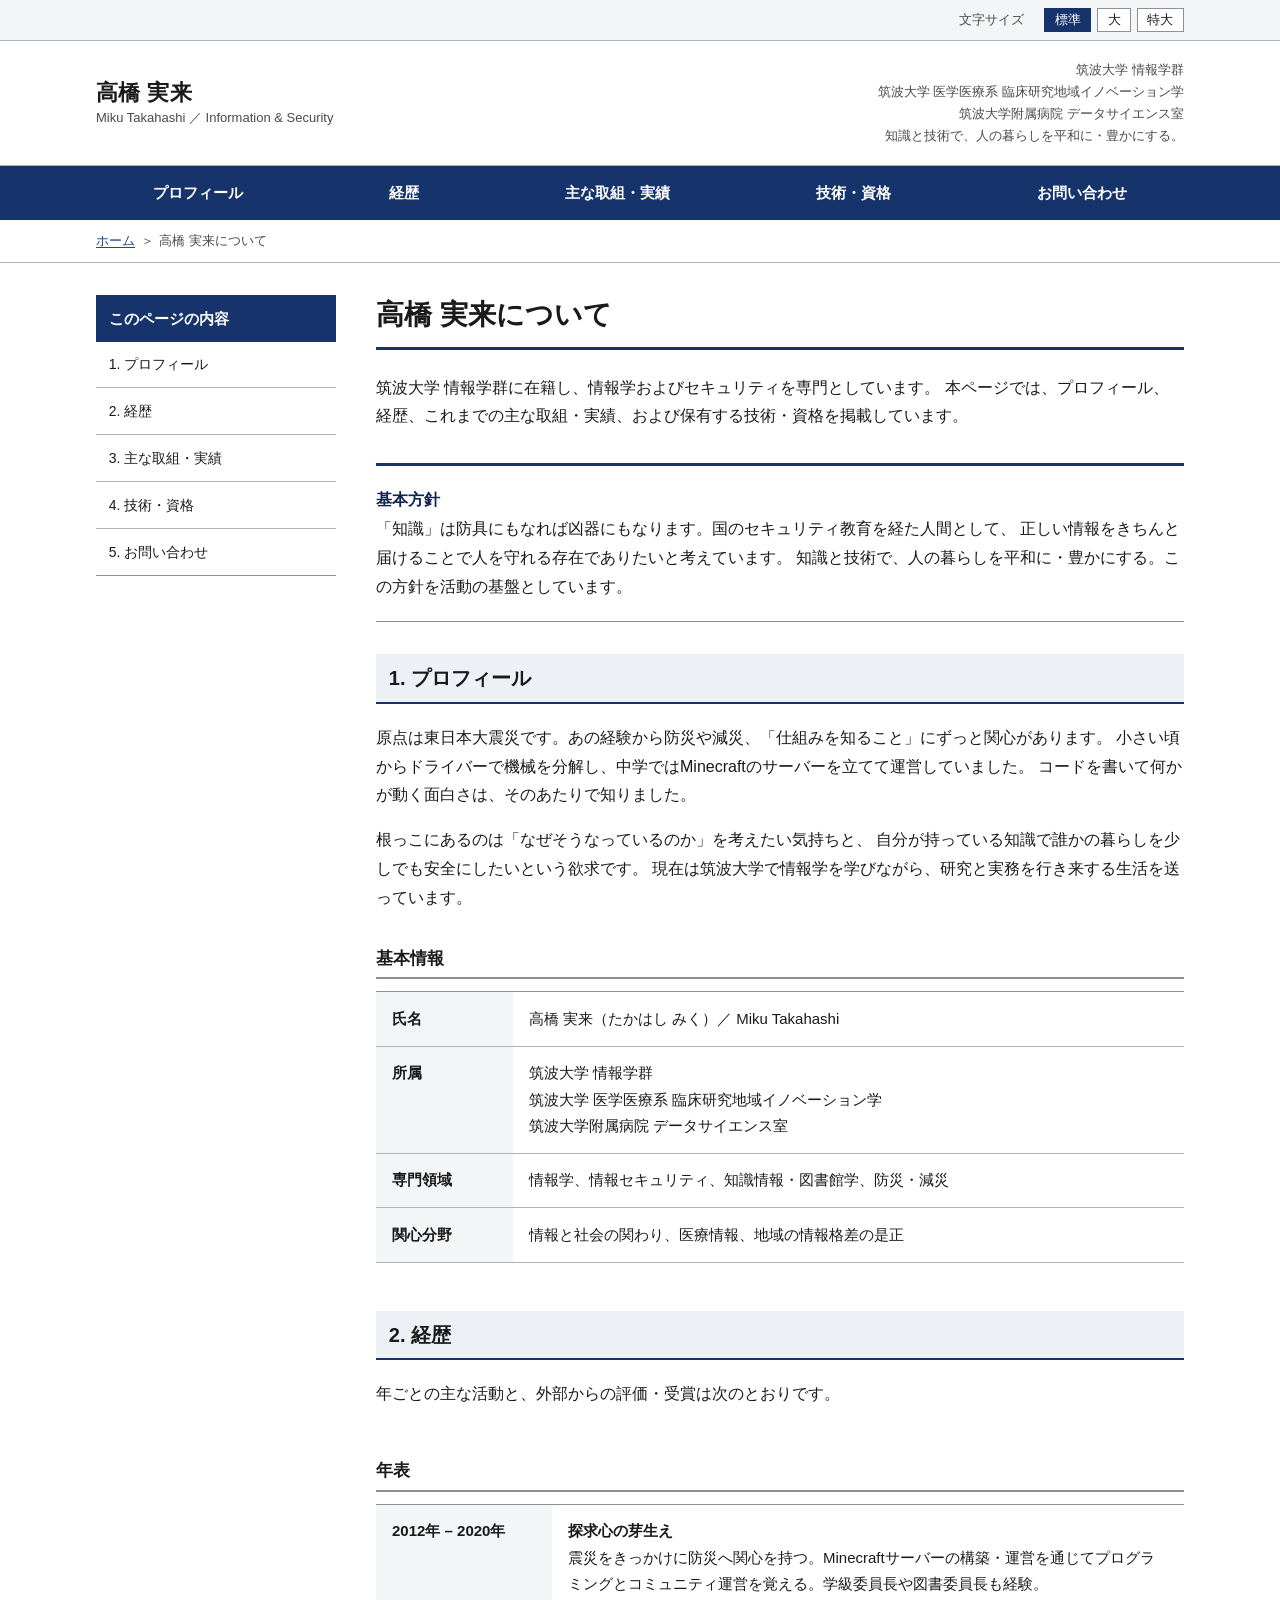
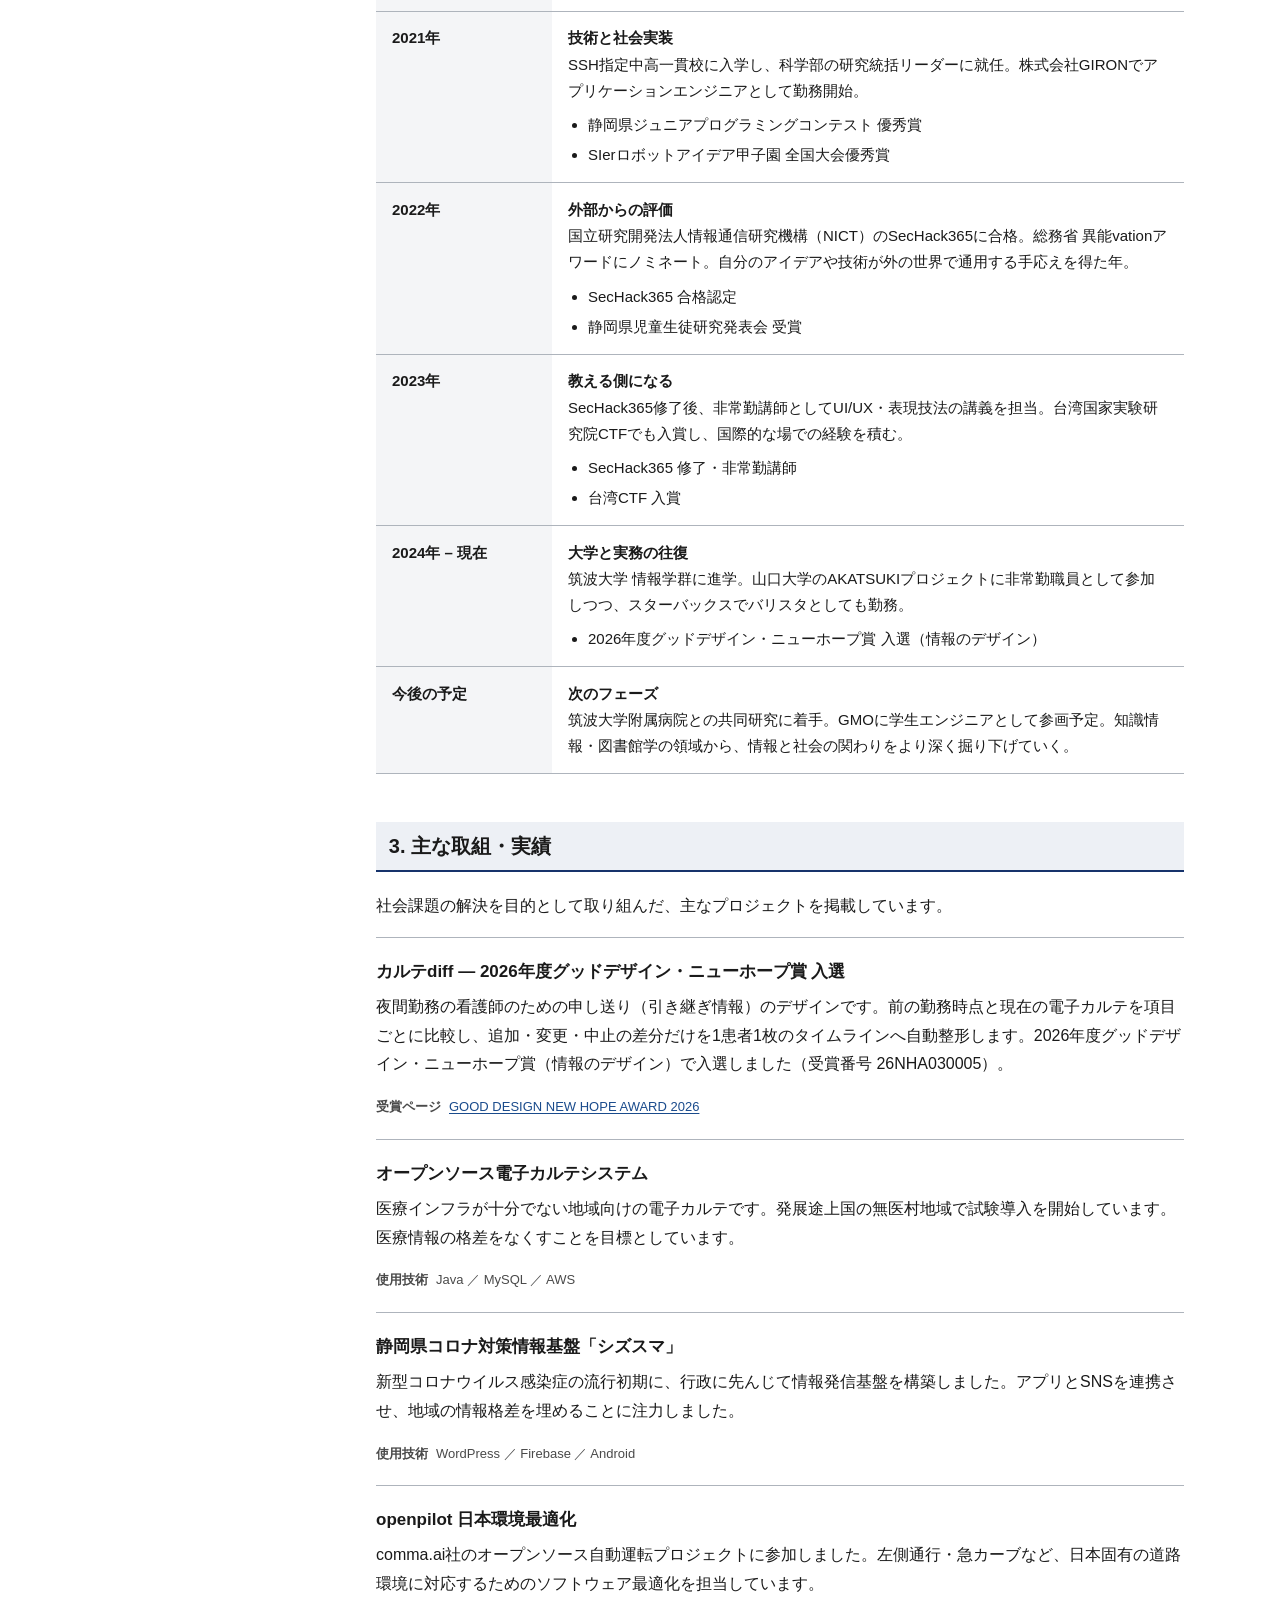
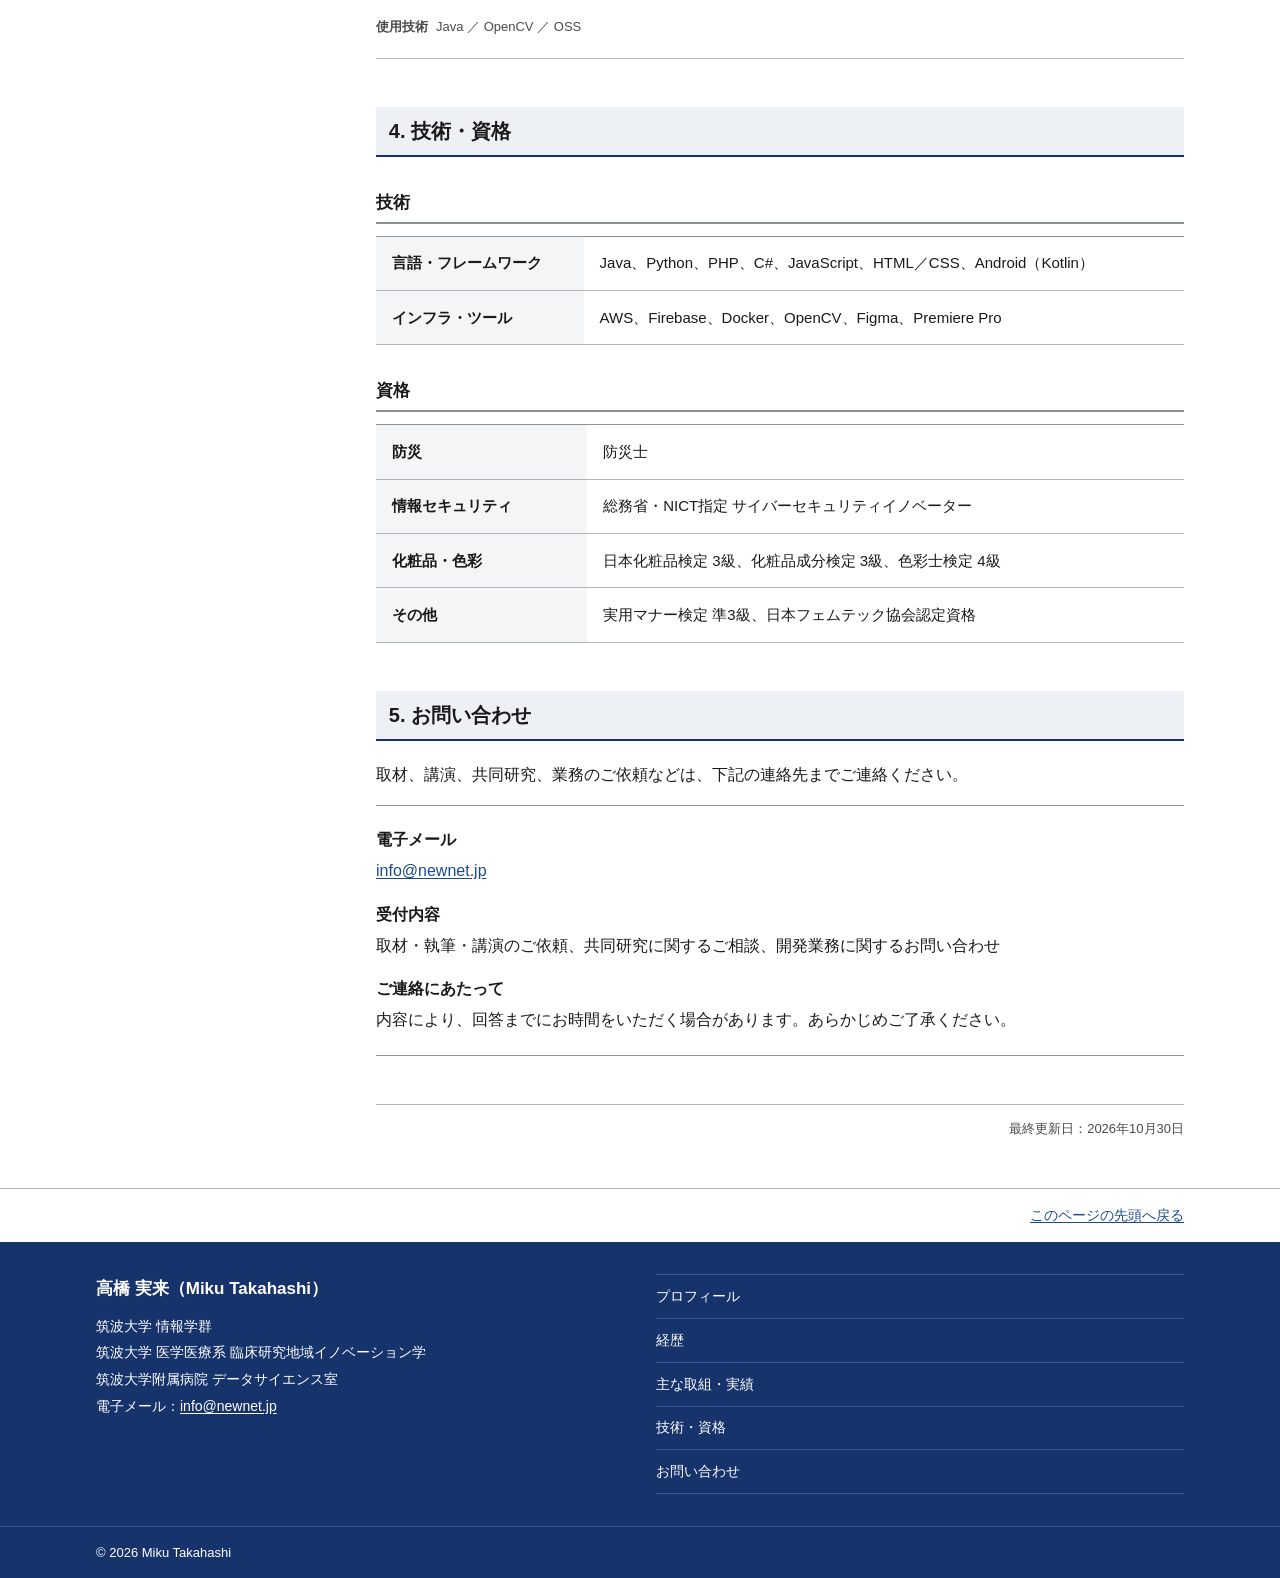
==== commit ab9baac0: "最終更新日を2026年10月30日に更新 Co-Authored-By: Claude Opus 5.5 <noreply@anthropic.com> Claude-Session: https:/" ====
--- a/index.html
+++ b/index.html
@@ -634,7 +634,7 @@
         </div>
       </section>
 
-      <p class="p-updated">最終更新日：2026年8月1日</p>
+      <p class="p-updated">最終更新日：2026年10月30日</p>
     </main>
 
   </div>
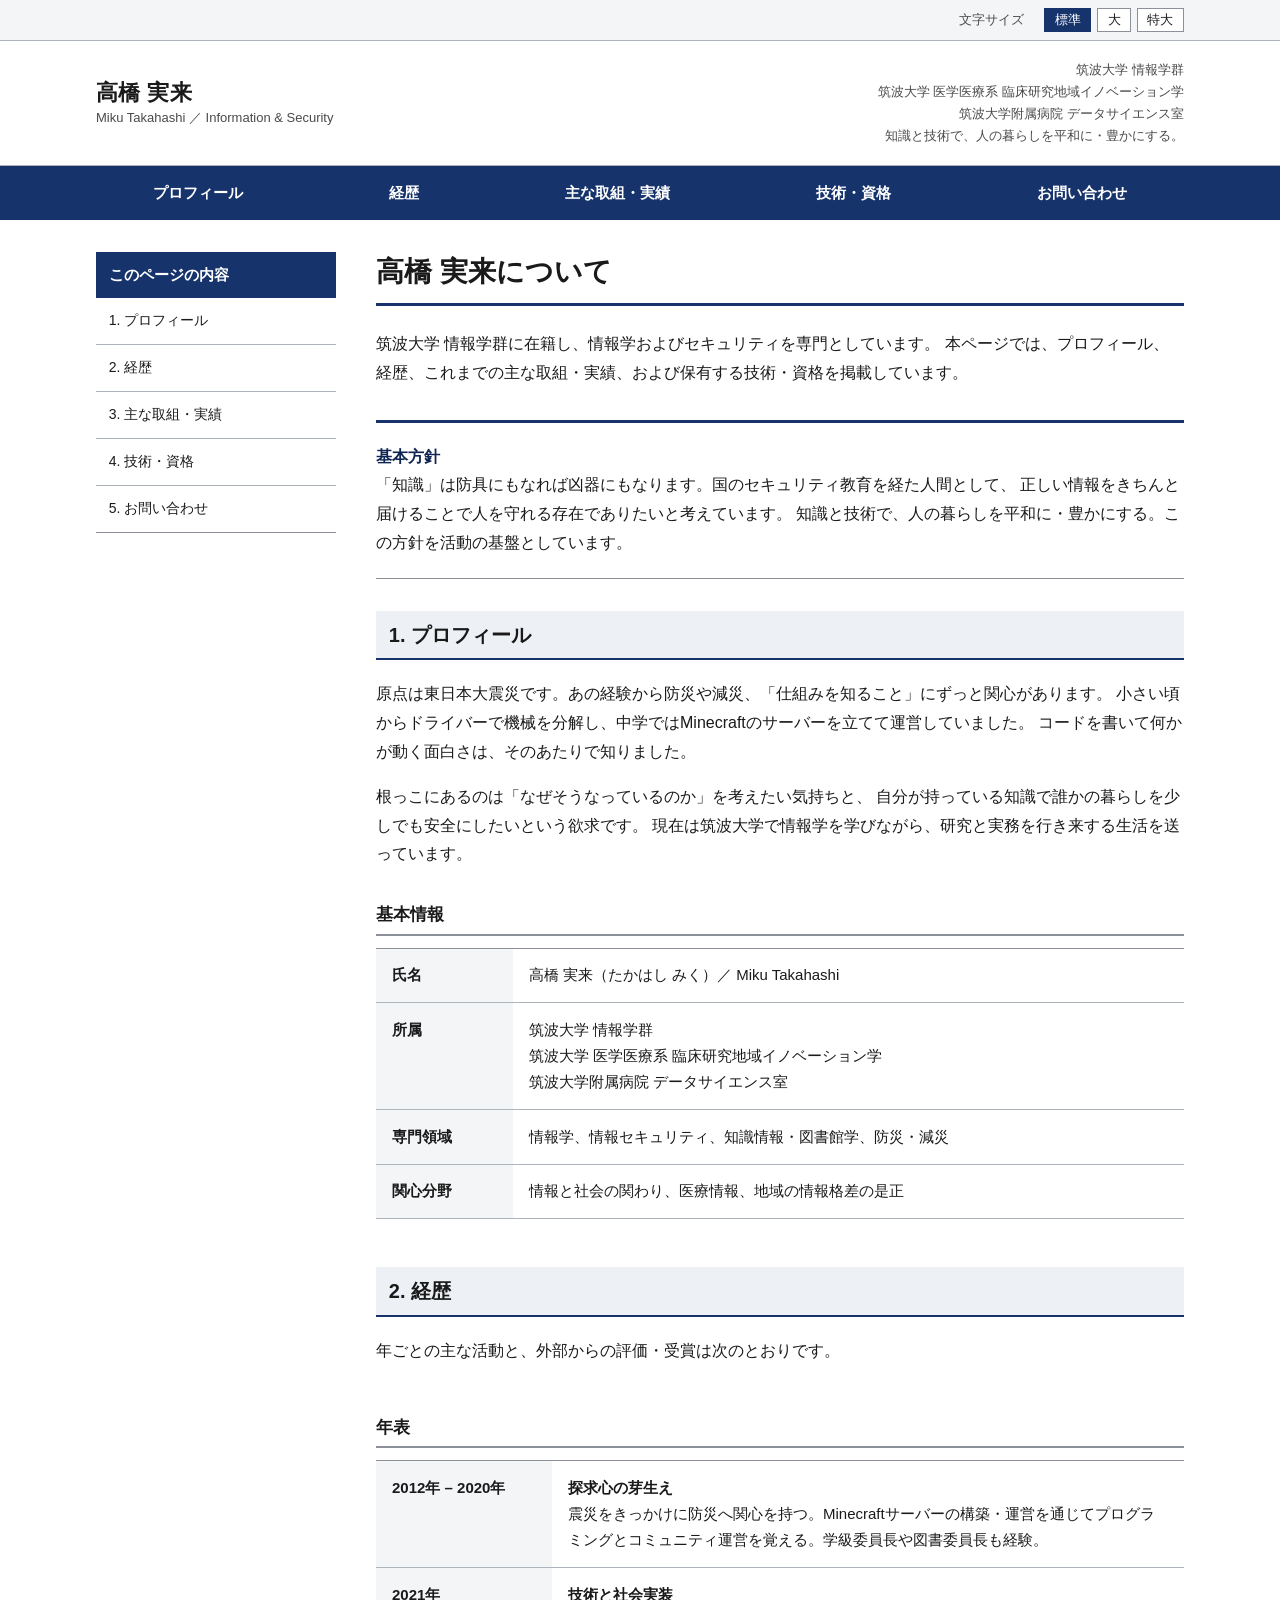
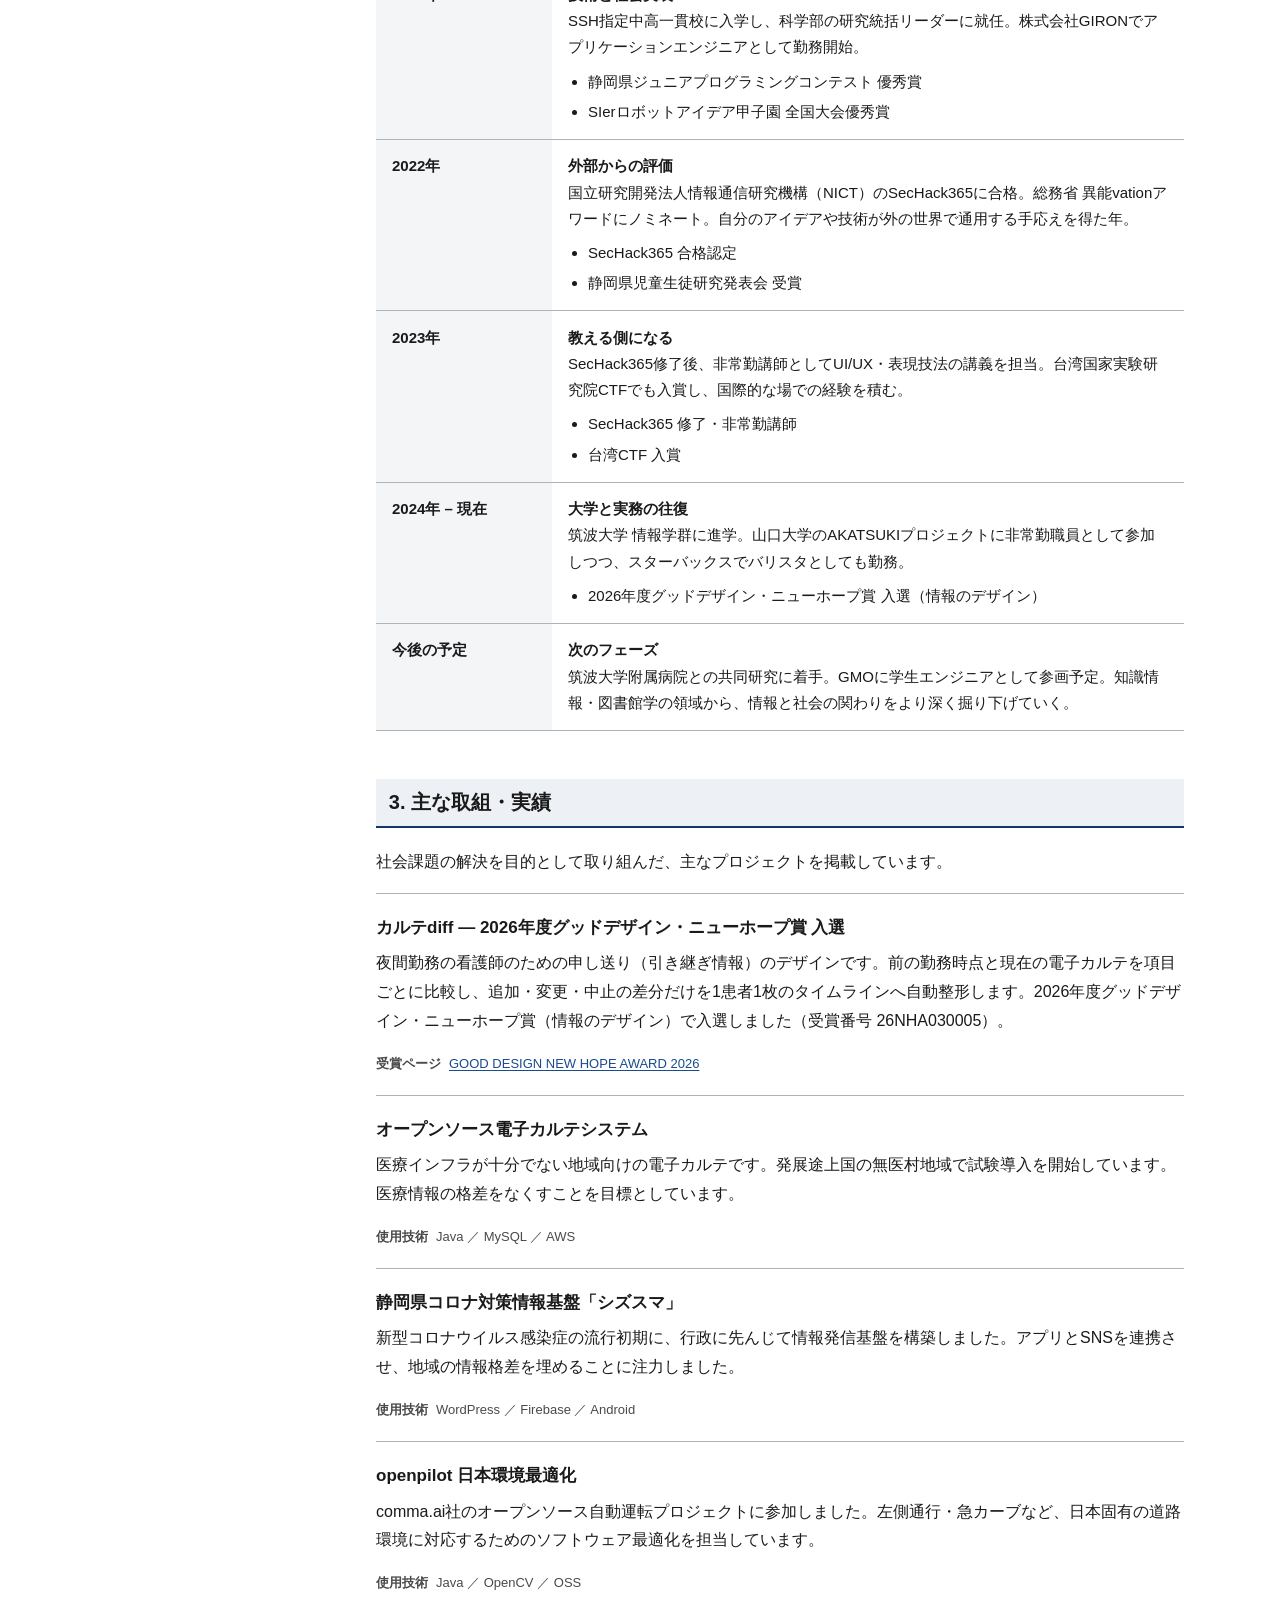
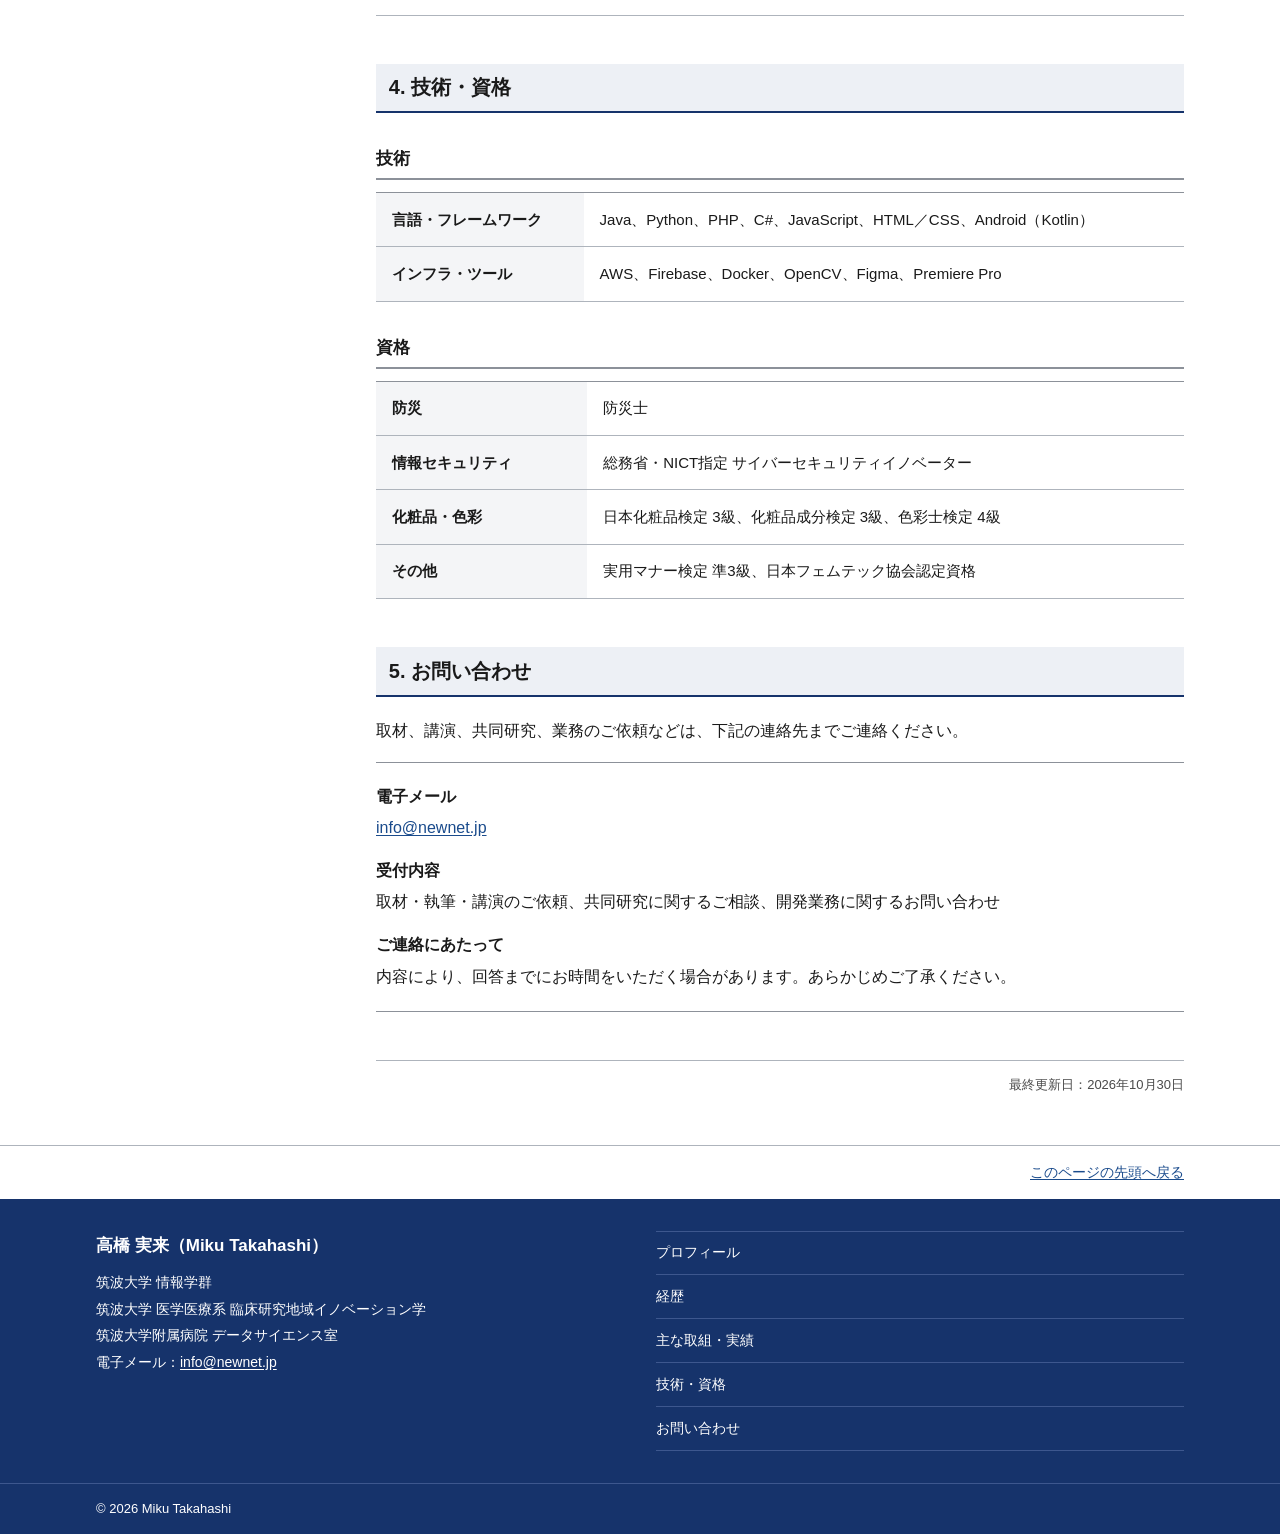
==== commit ecf29c24: "パンくずリストを削除 Co-Authored-By: Claude Opus 5.5 <noreply@anthropic.com> Claude-Session: https://claude.ai" ====
--- a/index.html
+++ b/index.html
@@ -148,20 +148,6 @@
 .l-gnav a:hover{ background:var(--navy-dark); text-decoration:underline; }
 
 /* ============================================================
-   パンくず
-   ============================================================ */
-.p-breadcrumb{
-  font-size:.8125rem; color:var(--text-sub);
-  border-bottom:1px solid var(--border);
-  background:#fff;
-}
-.p-breadcrumb ol{
-  list-style:none; margin:0; padding:.6rem 0;
-  display:flex; flex-wrap:wrap; gap:.35rem;
-}
-.p-breadcrumb li + li::before{ content:"＞"; margin-right:.35rem; }
-
-/* ============================================================
    本文レイアウト（2カラム）
    ============================================================ */
 .l-body{ padding-block:2rem 3rem; }
@@ -404,15 +390,6 @@
   </div>
 </nav>
 
-<!-- パンくず -->
-<nav class="p-breadcrumb" aria-label="パンくずリスト">
-  <div class="l-inner">
-    <ol>
-      <li><a href="#">ホーム</a></li>
-      <li aria-current="page">高橋 実来について</li>
-    </ol>
-  </div>
-</nav>
 
 <div class="l-body">
   <div class="l-inner l-columns">
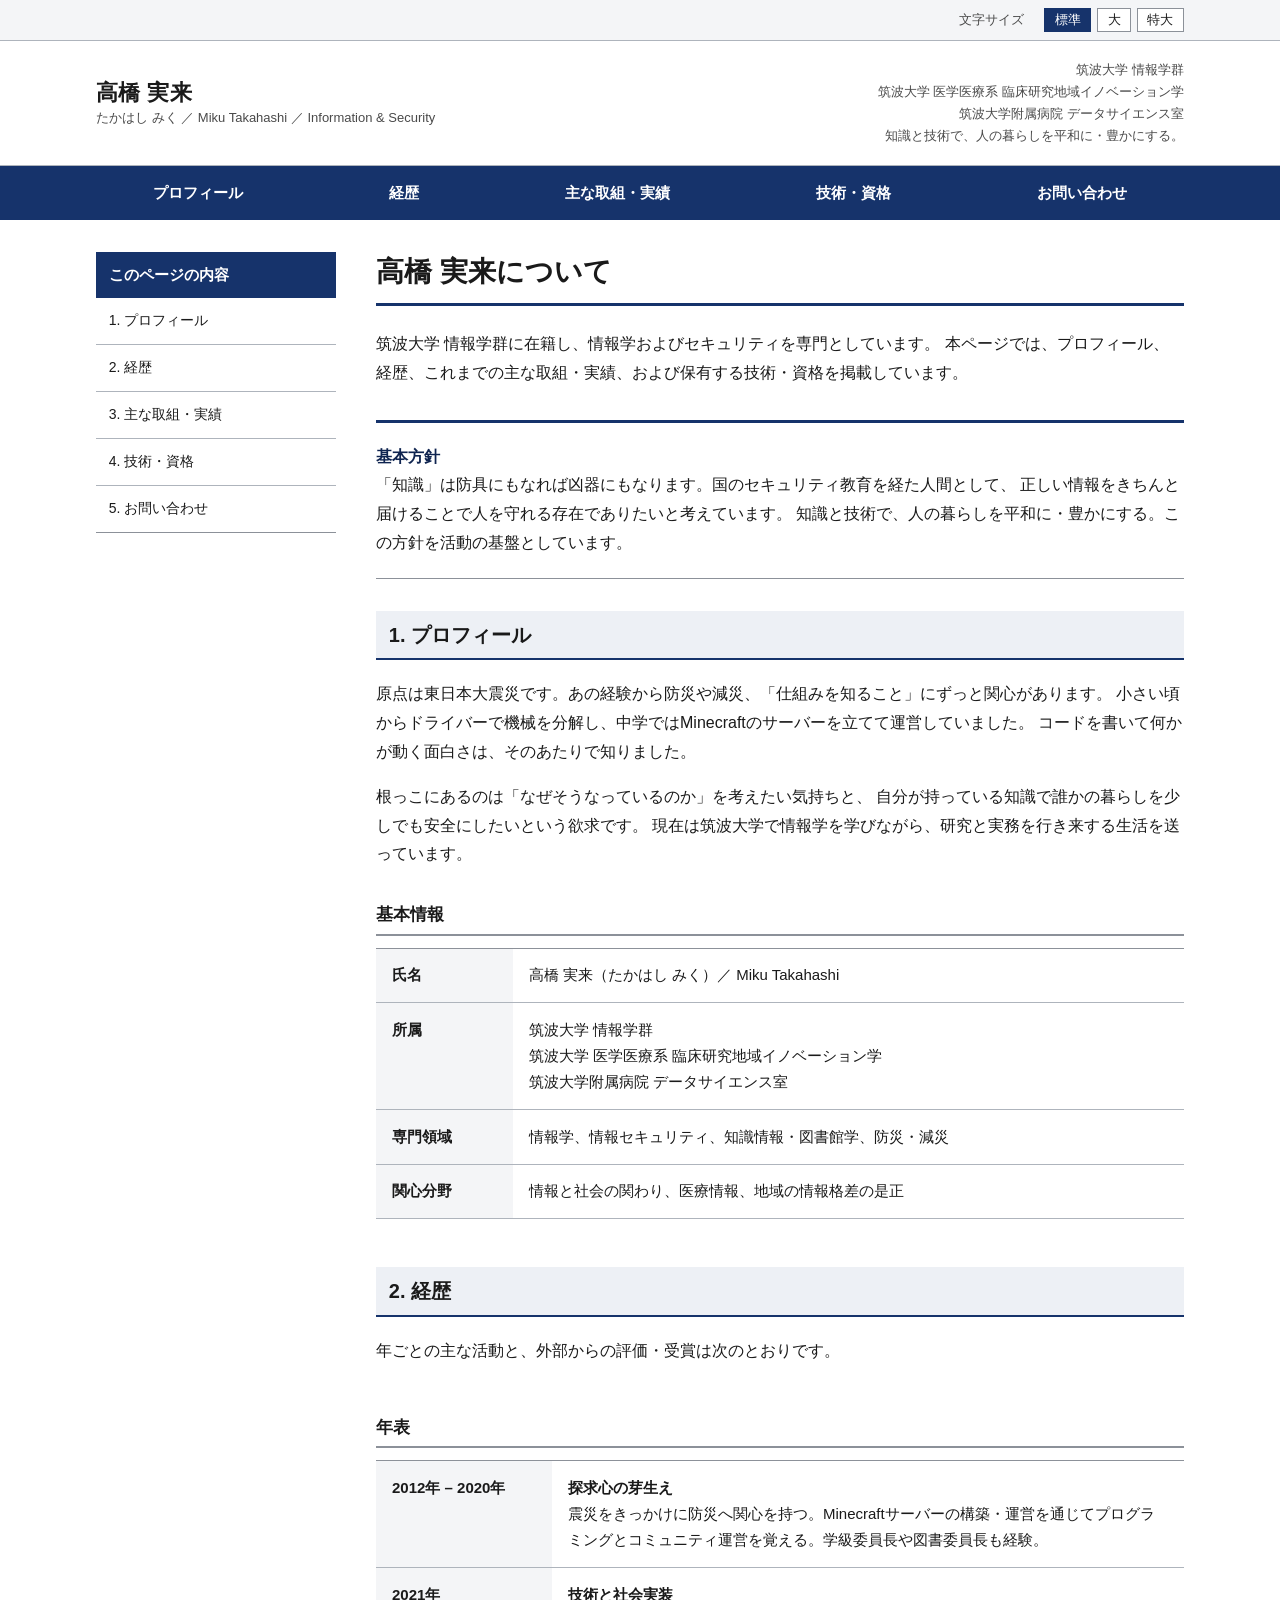
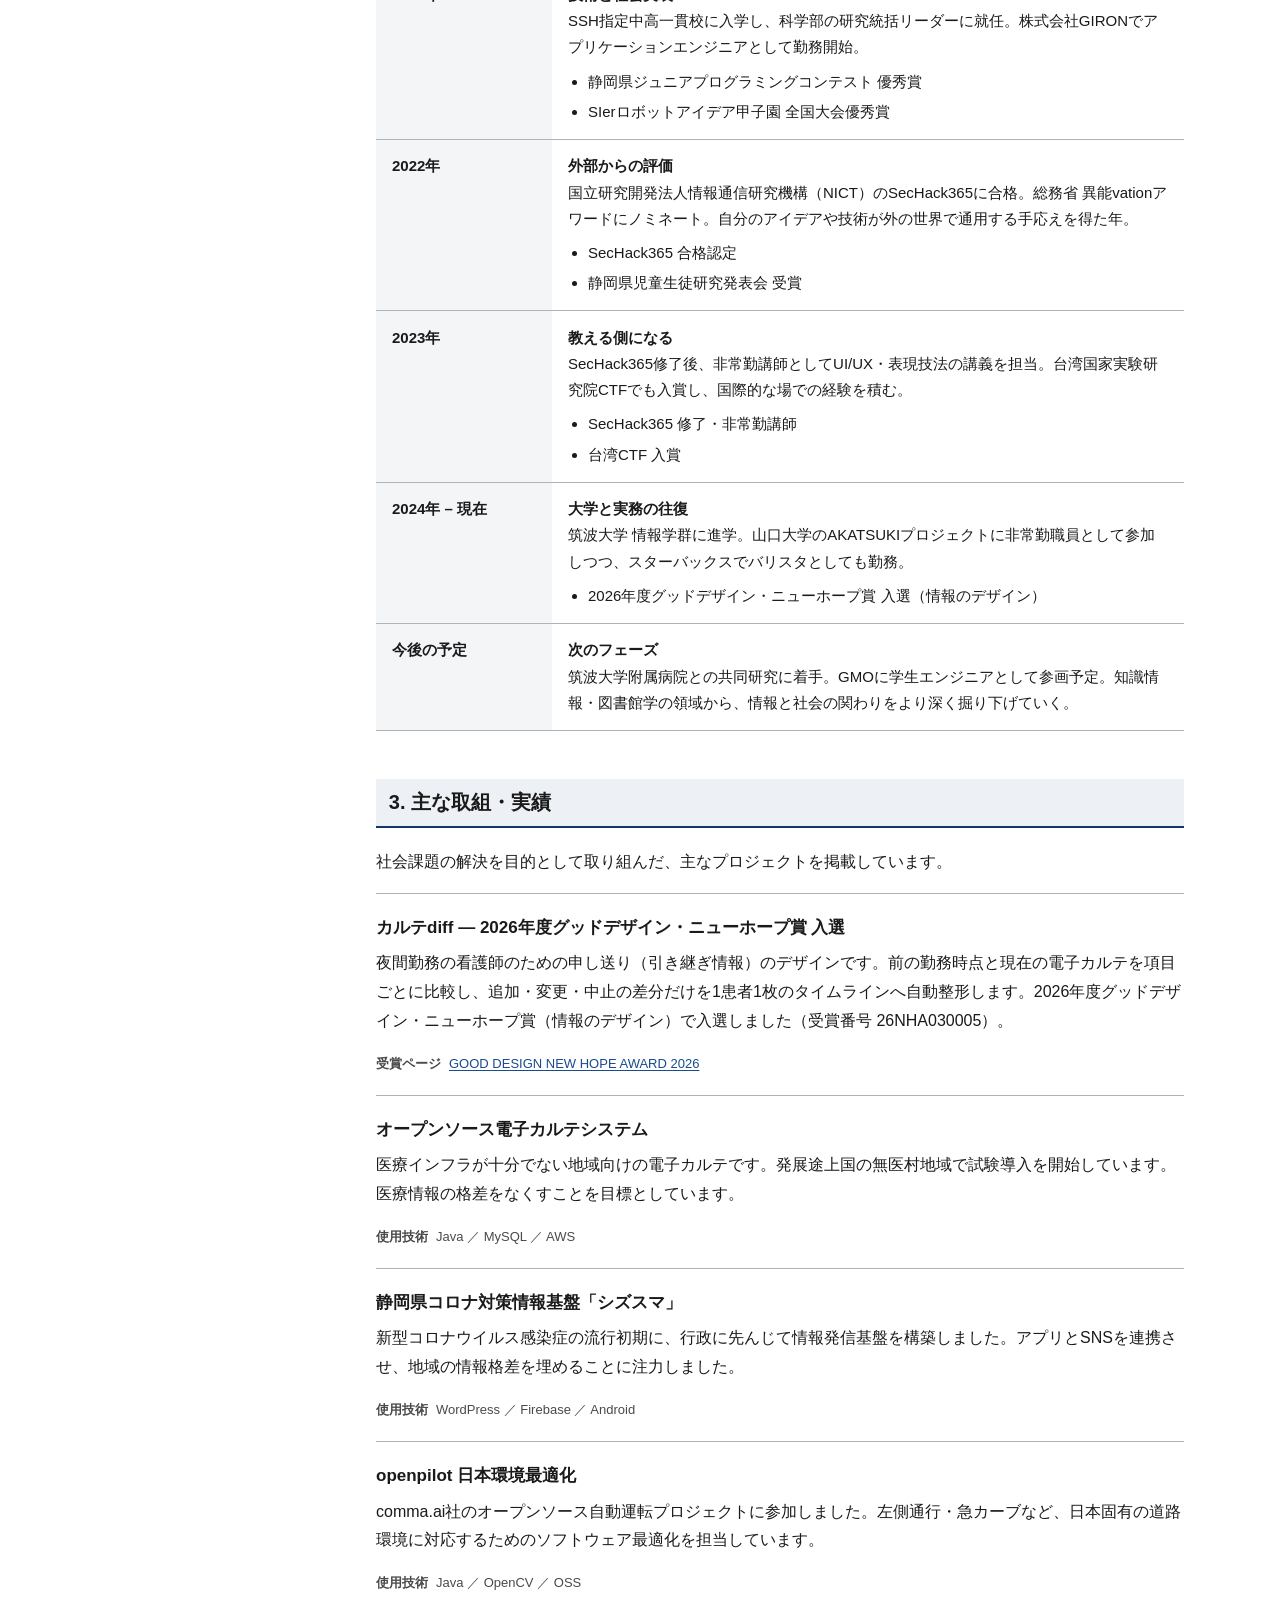
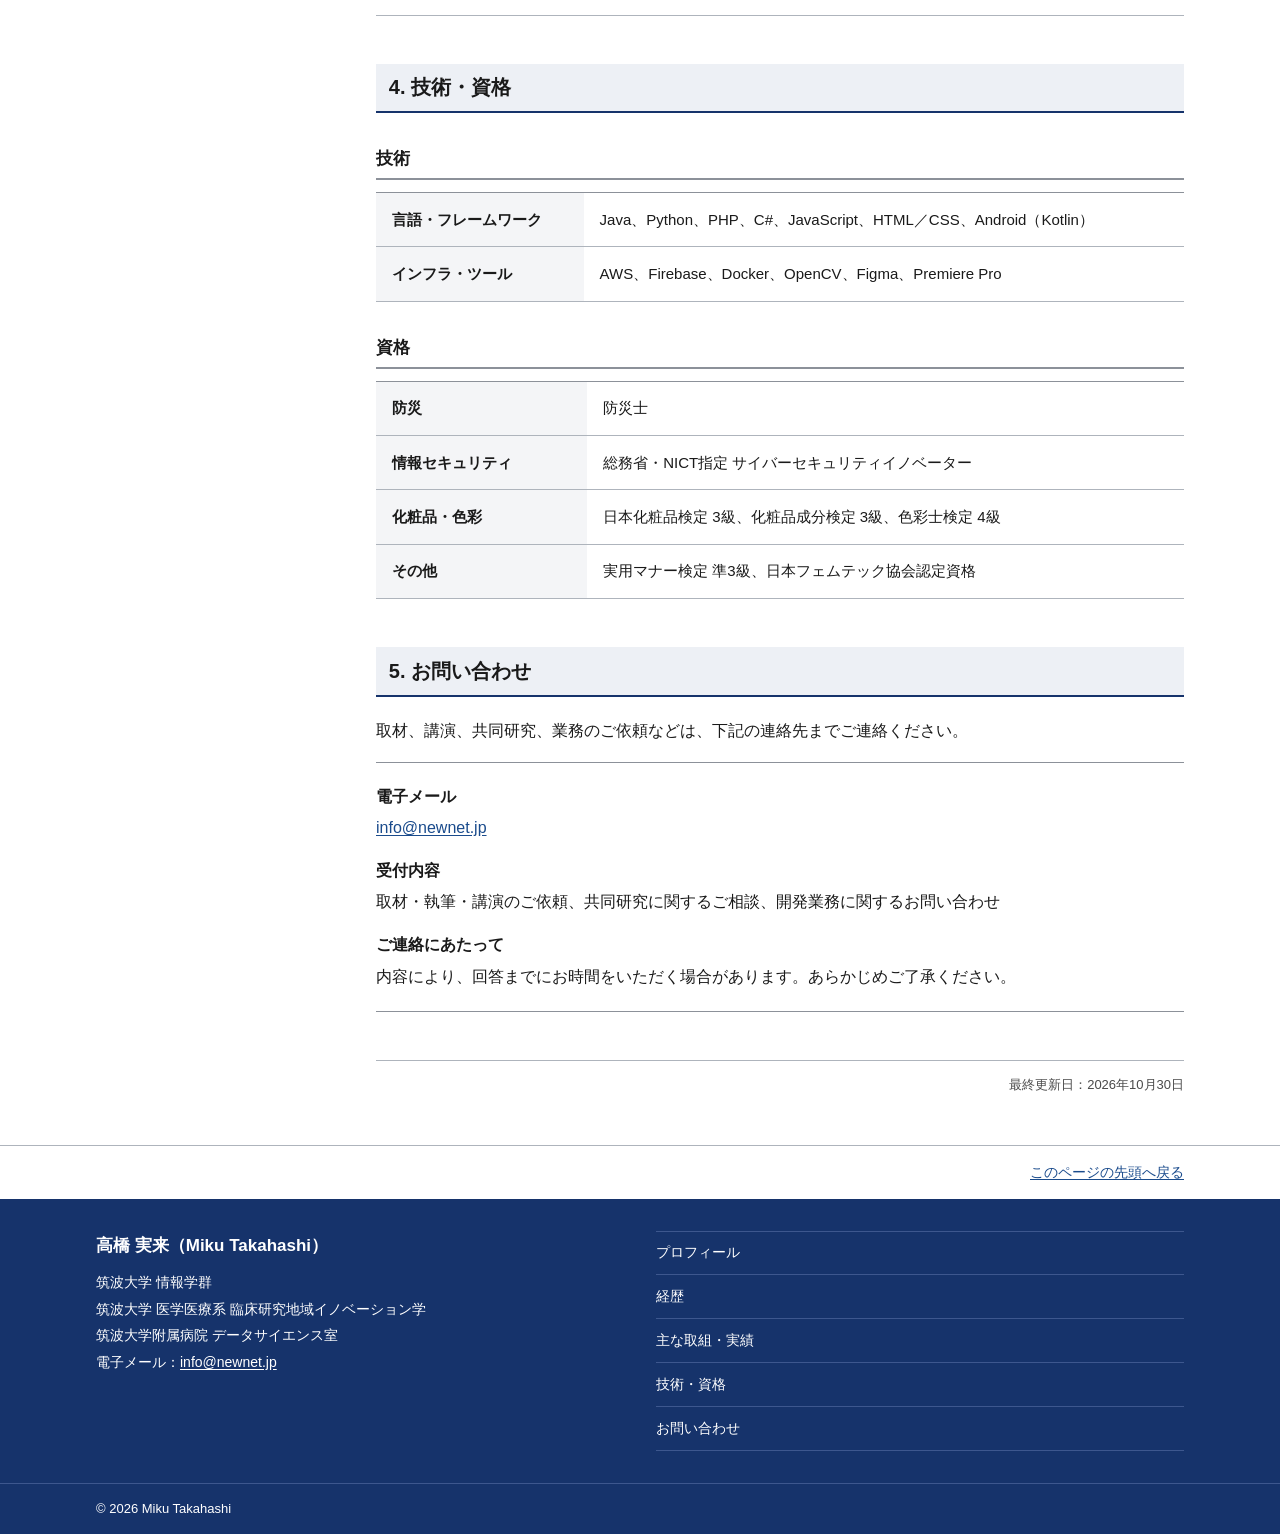
==== commit 05978d45: "SEO強化: 読み仮名・ローマ字表記、構造化データ、OGP、sitemap/robots を追加 - title/description に「たかはしみく / Miku Takahashi」を追加 -" ====
--- a/index.html
+++ b/index.html
@@ -3,8 +3,49 @@
 <head>
 <meta charset="UTF-8">
 <meta name="viewport" content="width=device-width, initial-scale=1.0">
-<title>高橋 実来（Miku Takahashi）｜情報学・セキュリティ</title>
-<meta name="description" content="筑波大学 情報学群 高橋実来の公式情報ページ。プロフィール、経歴、主な取組・実績、技術および資格を掲載しています。">
+<title>高橋 実来（たかはしみく / Miku Takahashi）｜情報学・セキュリティ</title>
+<meta name="description" content="筑波大学 情報学群 高橋実来（たかはし みく / Miku Takahashi）の公式情報ページ。プロフィール、経歴、主な取組・実績、技術および資格を掲載しています。">
+<link rel="canonical" href="https://newnet.jp/">
+<meta property="og:type" content="profile">
+<meta property="og:site_name" content="高橋 実来（Miku Takahashi）">
+<meta property="og:title" content="高橋 実来（たかはしみく / Miku Takahashi）｜情報学・セキュリティ">
+<meta property="og:description" content="筑波大学 情報学群 高橋実来（たかはし みく / Miku Takahashi）の公式情報ページ。プロフィール、経歴、主な取組・実績、技術および資格を掲載しています。">
+<meta property="og:url" content="https://newnet.jp/">
+<meta property="og:locale" content="ja_JP">
+<meta name="twitter:card" content="summary">
+<meta name="twitter:title" content="高橋 実来（たかはしみく / Miku Takahashi）｜情報学・セキュリティ">
+<meta name="twitter:description" content="筑波大学 情報学群 高橋実来（たかはし みく / Miku Takahashi）の公式情報ページ。プロフィール、経歴、主な取組・実績、技術および資格を掲載しています。">
+<script type="application/ld+json">
+{
+  "@context": "https://schema.org",
+  "@graph": [
+    {
+      "@type": "Person",
+      "@id": "https://newnet.jp/#person",
+      "name": "高橋 実来",
+      "alternateName": ["高橋実来", "たかはしみく", "たかはし みく", "タカハシミク", "Takahashi Miku", "Miku Takahashi", "高橋美来", "高橋未来"],
+      "familyName": "高橋",
+      "givenName": "実来",
+      "url": "https://newnet.jp/",
+      "affiliation": {
+        "@type": "CollegeOrUniversity",
+        "name": "筑波大学",
+        "alternateName": "University of Tsukuba",
+        "url": "https://www.tsukuba.ac.jp/"
+      },
+      "knowsAbout": ["情報学", "情報セキュリティ", "医療情報", "防災・減災"]
+    },
+    {
+      "@type": "WebSite",
+      "@id": "https://newnet.jp/#website",
+      "name": "高橋 実来（Miku Takahashi）",
+      "url": "https://newnet.jp/",
+      "inLanguage": "ja",
+      "about": { "@id": "https://newnet.jp/#person" }
+    }
+  ]
+}
+</script>
 <style>
 /* ============================================================
    基本設定 / デザイントークン
@@ -365,7 +406,7 @@
     <p class="p-sitename">
       <span class="p-sitename__text">
         <span class="p-sitename__ja">高橋 実来</span>
-        <span class="p-sitename__en">Miku Takahashi ／ Information &amp; Security</span>
+        <span class="p-sitename__en">たかはし みく ／ Miku Takahashi ／ Information &amp; Security</span>
       </span>
     </p>
     <p class="p-header__meta">
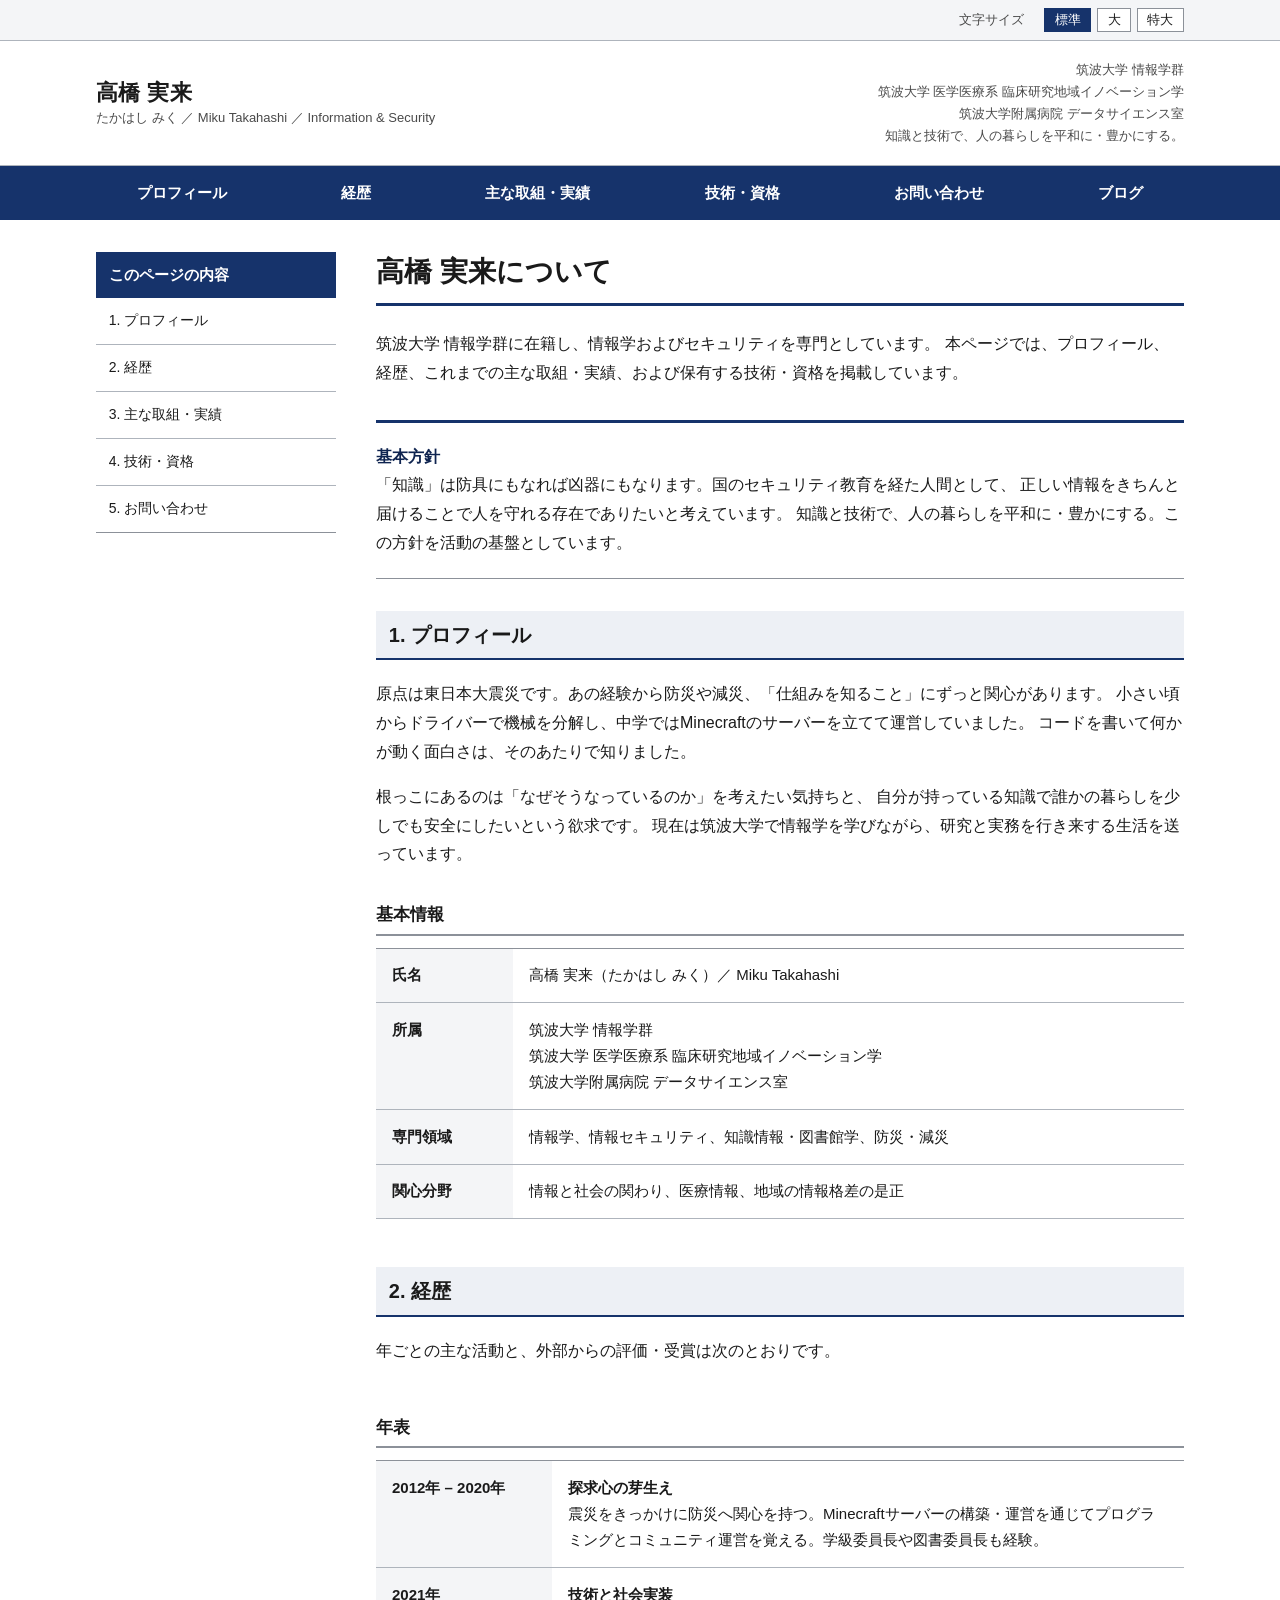
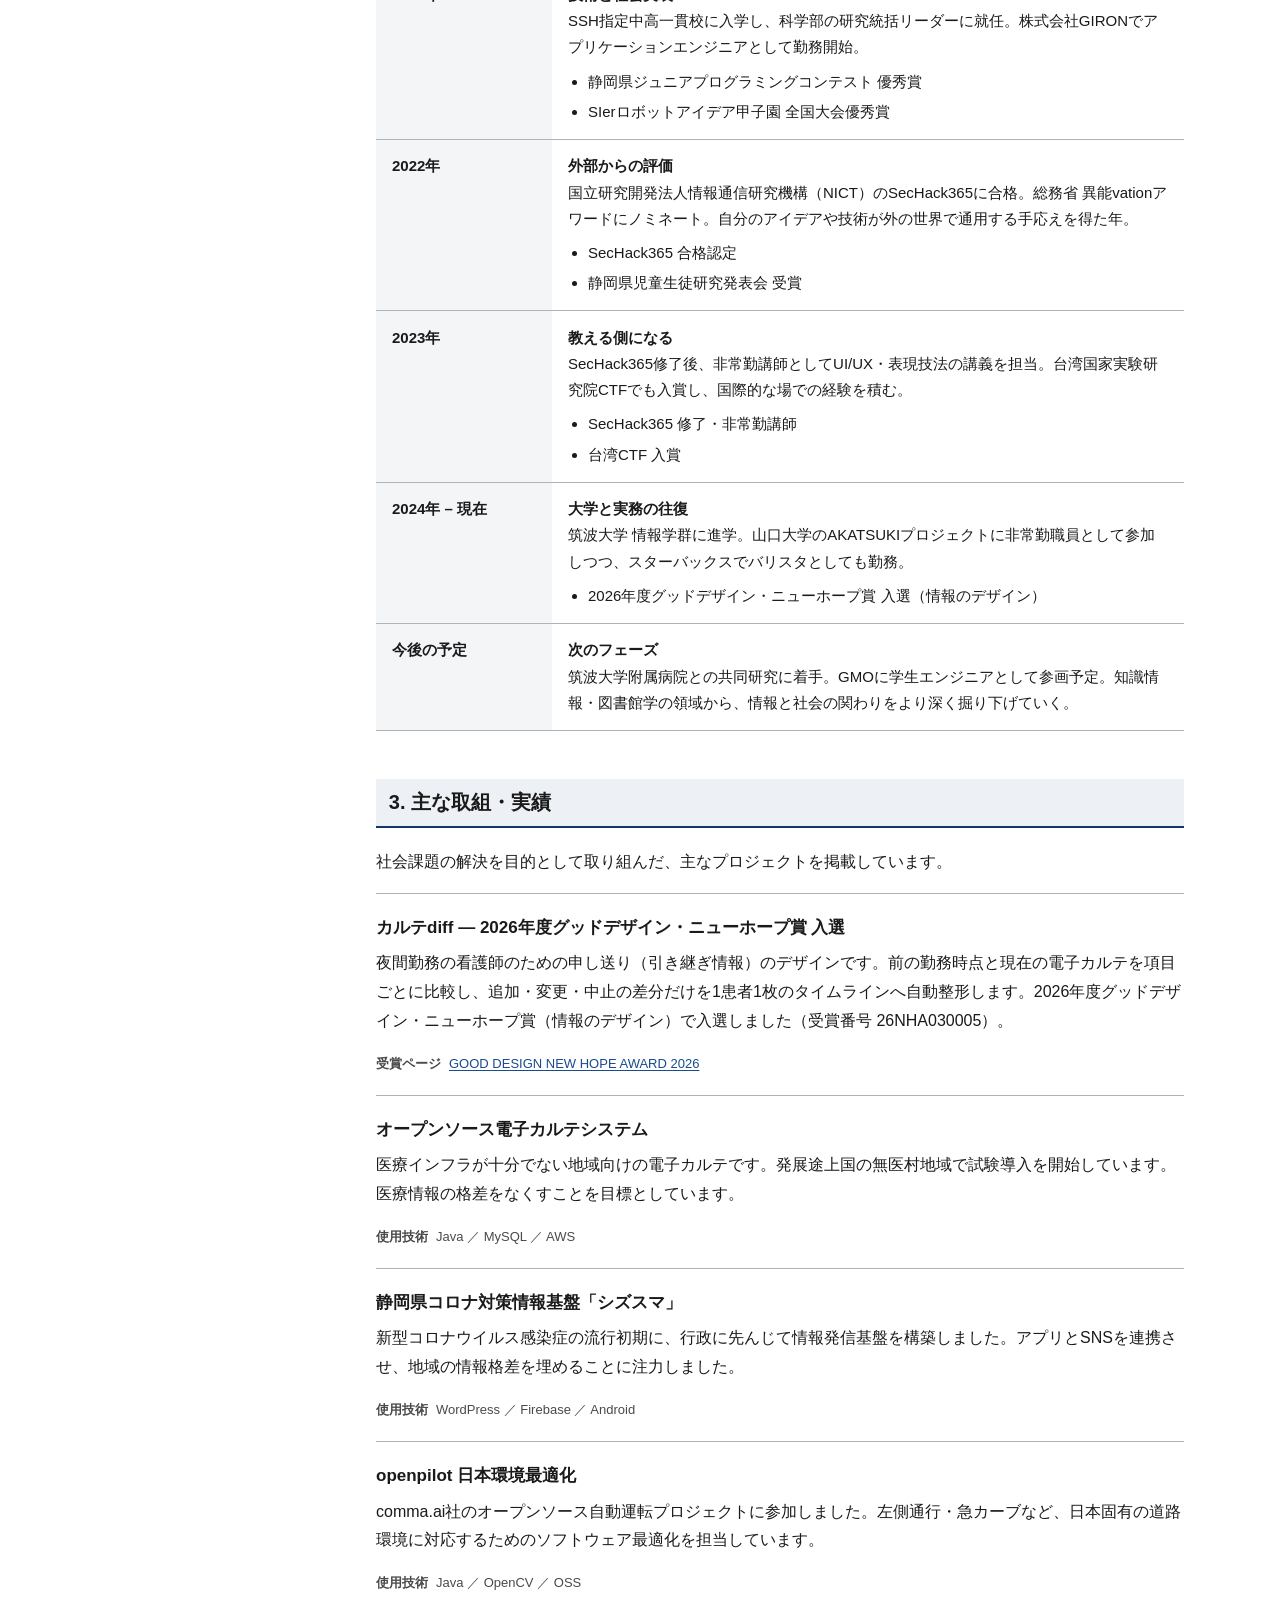
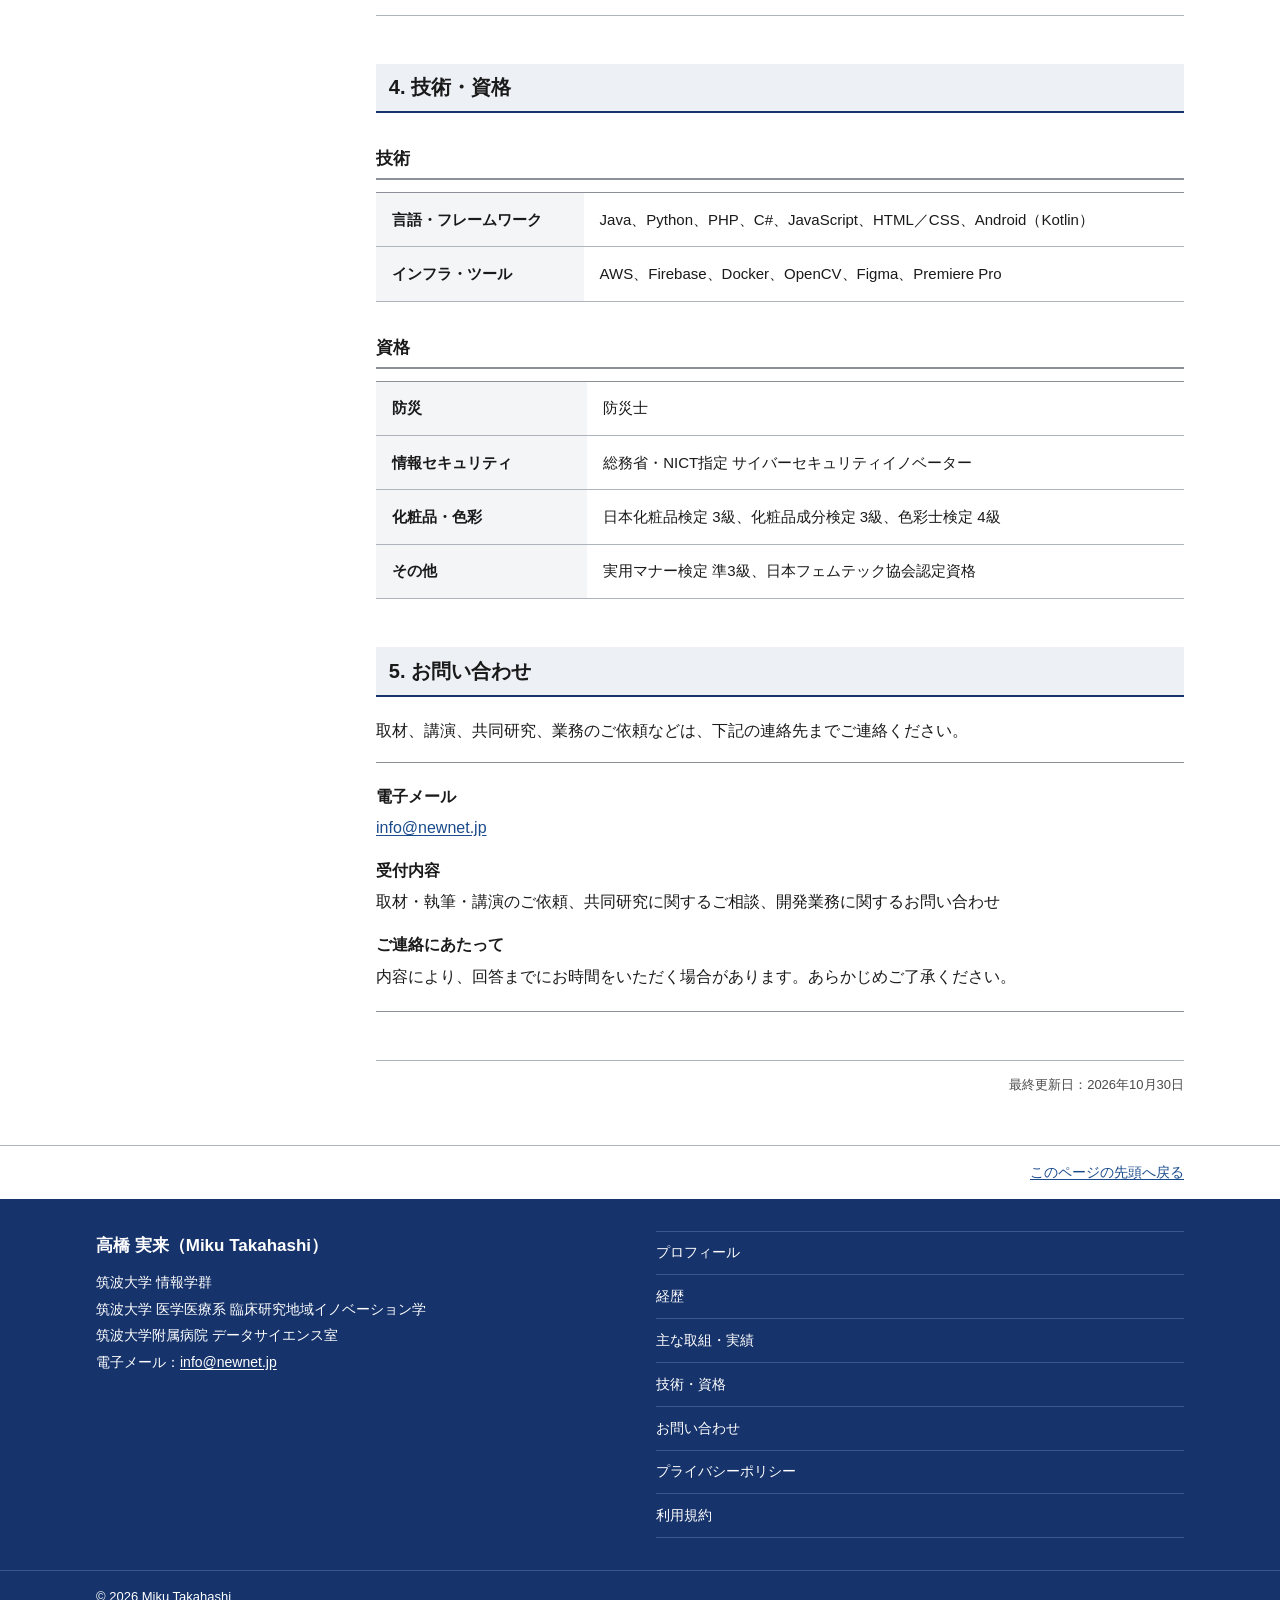
==== commit 3e283b11: "ブログを追加: 1本目の記事、プライバシーポリシー、利用規約 - /blog/ に記事一覧と「Claude Code はなぜパスワードを打たないのか」を追加 - RSS (blog/feed.xml)" ====
--- a/index.html
+++ b/index.html
@@ -427,6 +427,7 @@
       <li><a href="#projects">主な取組・実績</a></li>
       <li><a href="#skills">技術・資格</a></li>
       <li><a href="#contact">お問い合わせ</a></li>
+      <li><a href="blog/">ブログ</a></li>
     </ul>
   </div>
 </nav>
@@ -682,6 +683,8 @@
         <li><a href="#projects">主な取組・実績</a></li>
         <li><a href="#skills">技術・資格</a></li>
         <li><a href="#contact">お問い合わせ</a></li>
+        <li><a href="privacy/">プライバシーポリシー</a></li>
+        <li><a href="terms/">利用規約</a></li>
       </ul>
     </div>
   </div>
